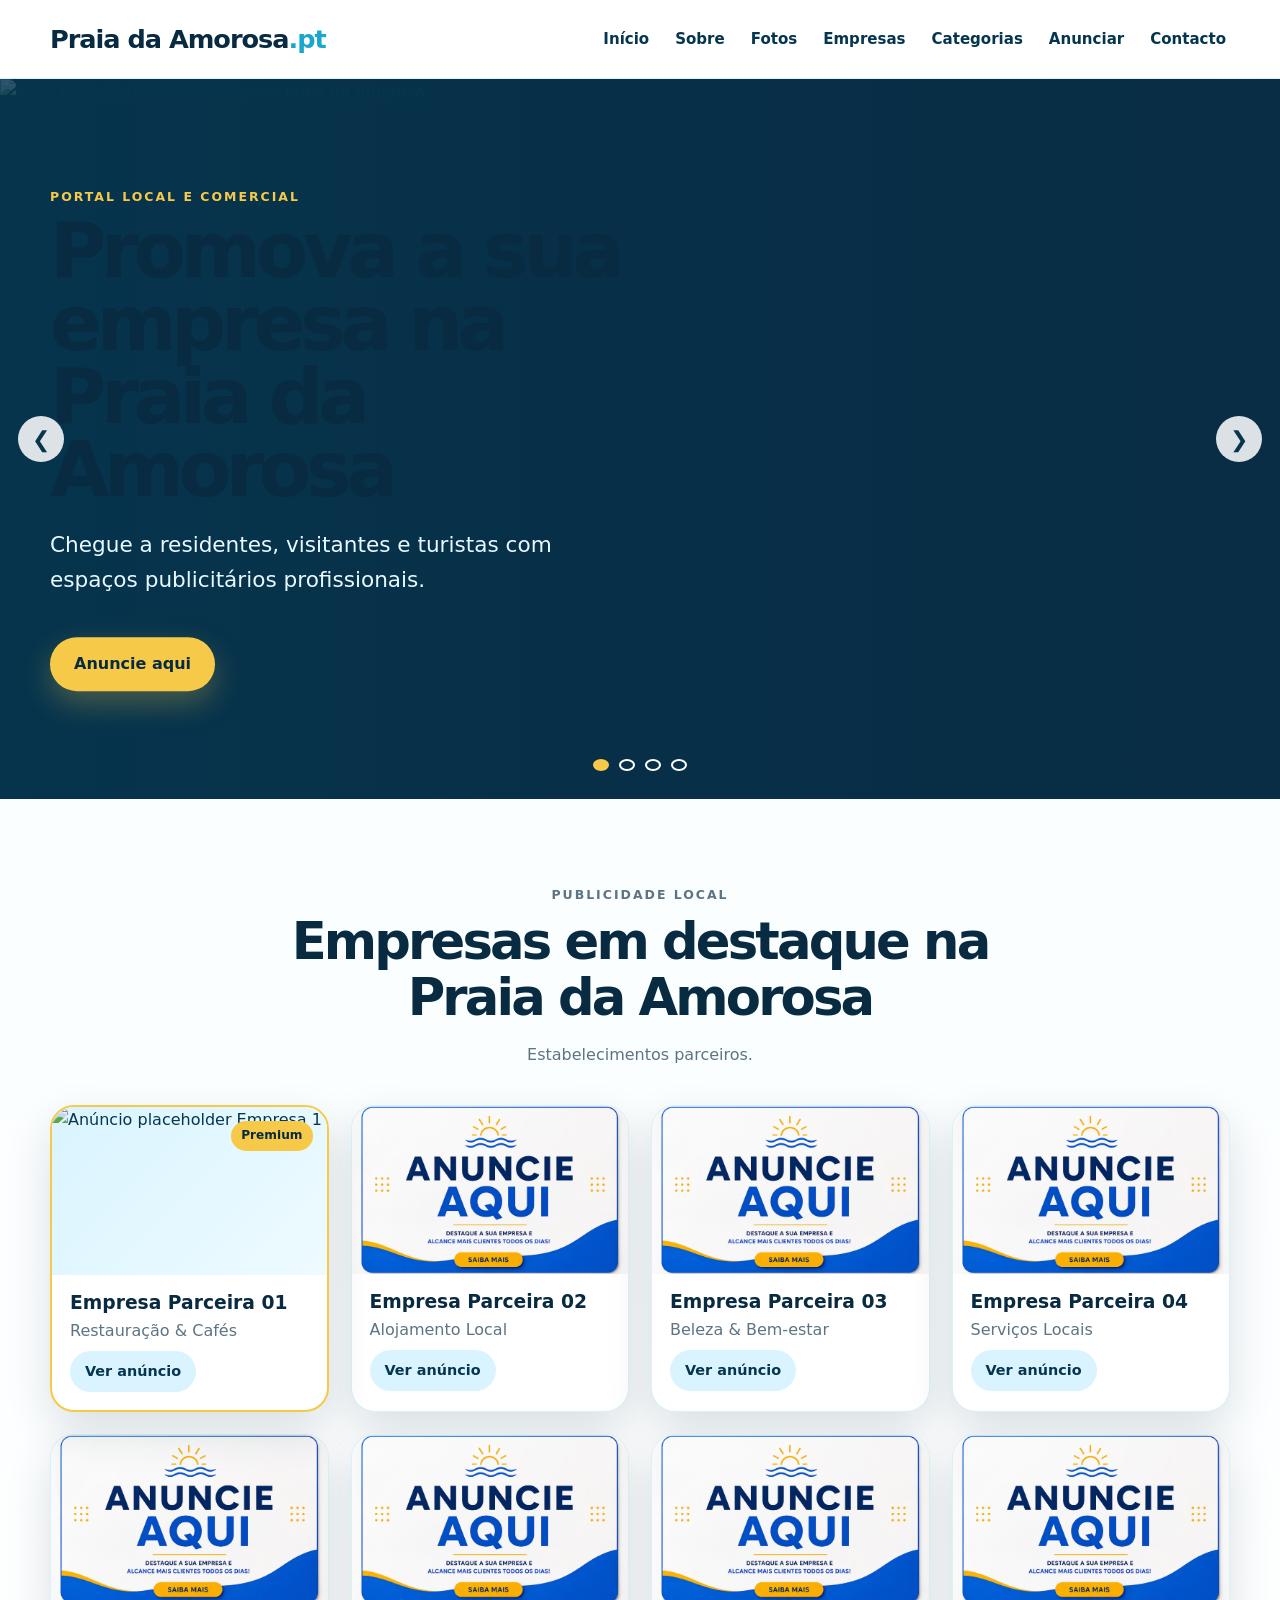
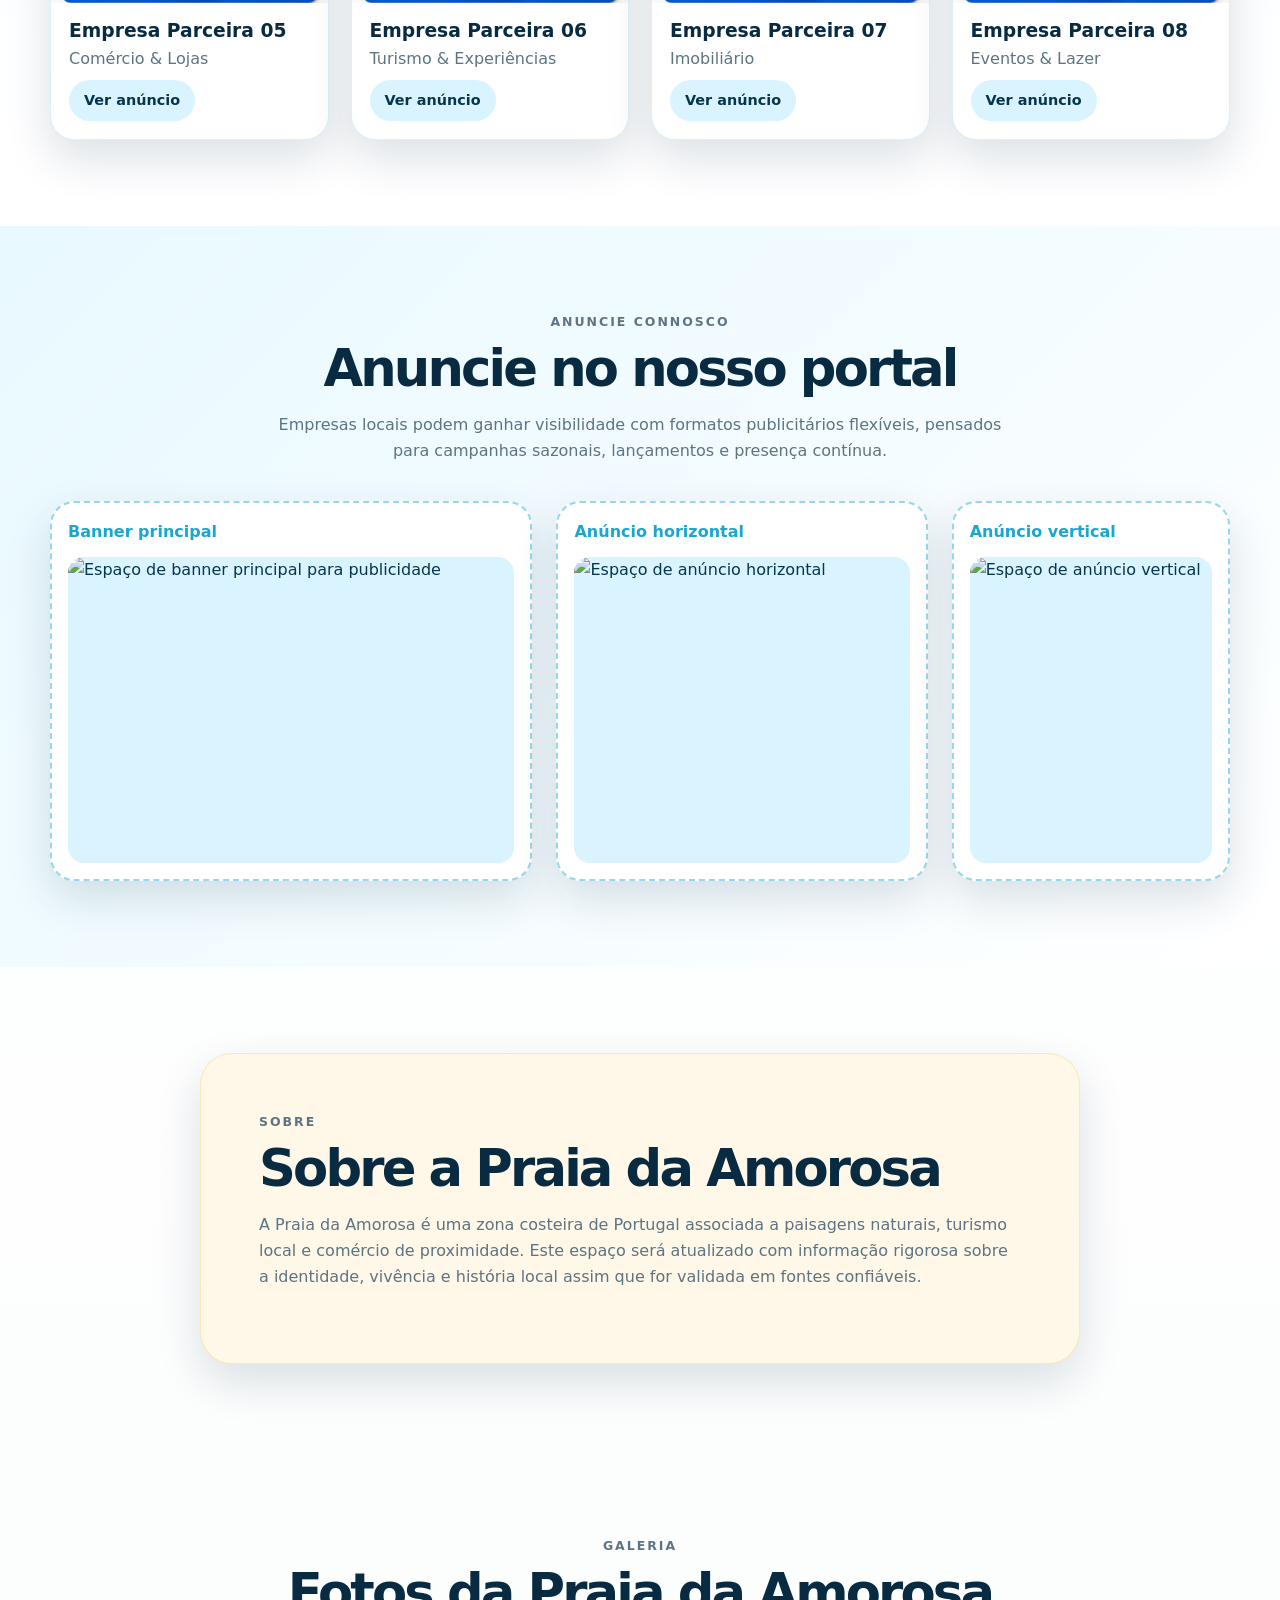
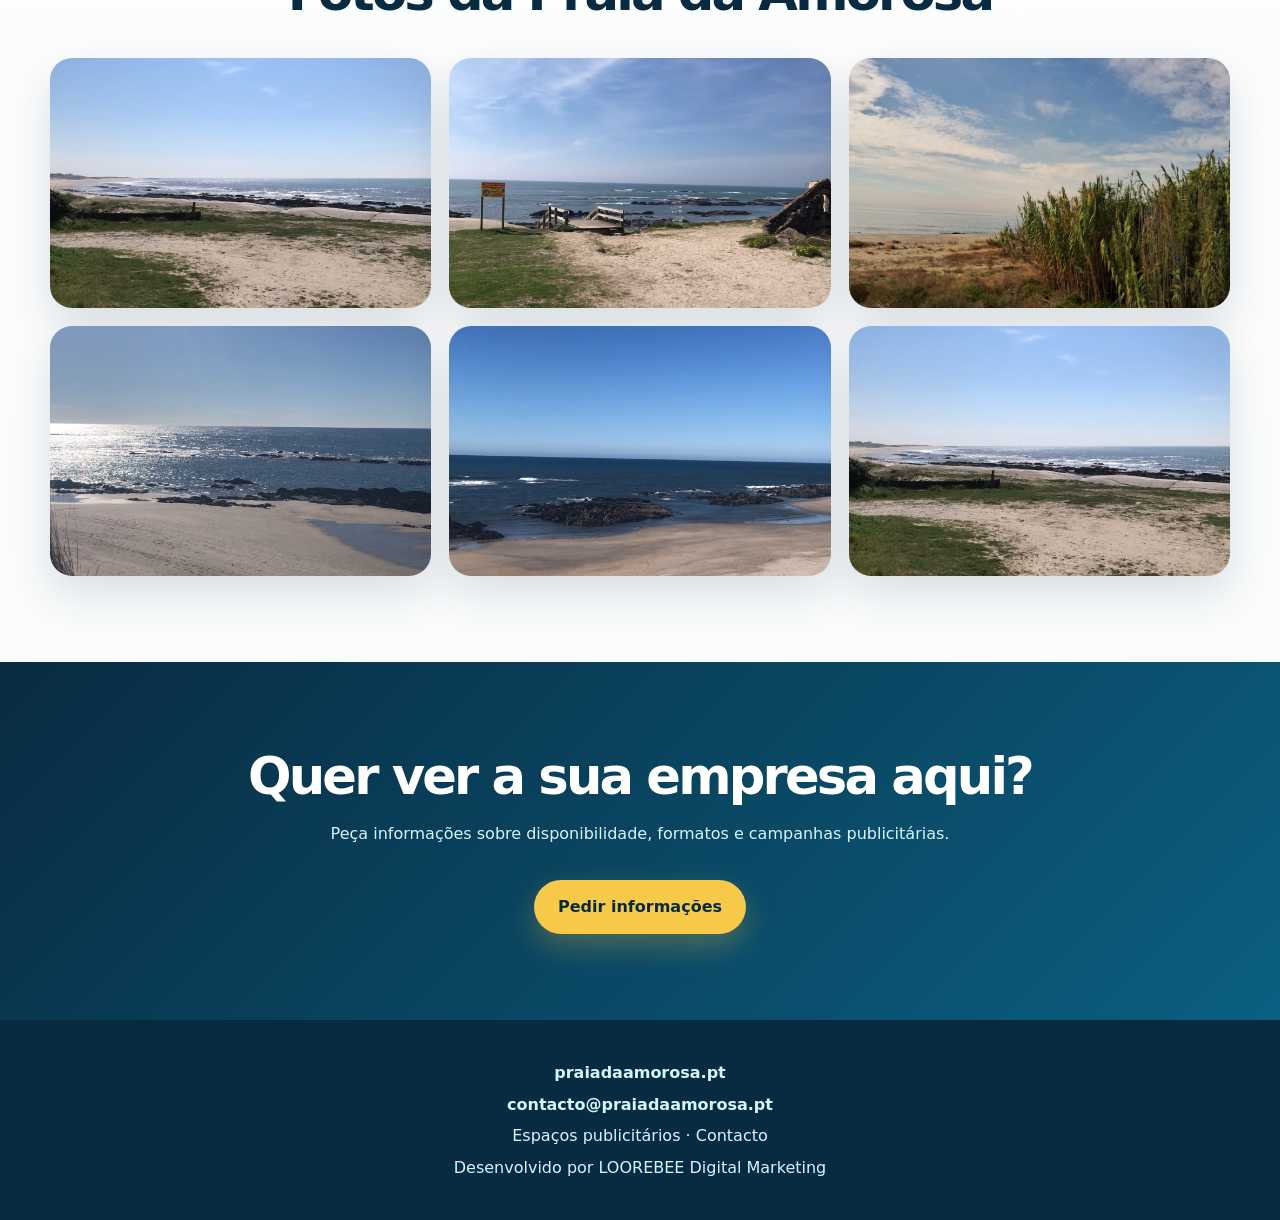
==== index.html @ 4927d870 "Update index.html" ====
<!DOCTYPE html>
<html lang="pt-PT">
<head>
  <meta charset="UTF-8">
  <meta name="viewport" content="width=device-width, initial-scale=1.0">
  <title>Praia da Amorosa | Portal Local e Publicidade</title>
  <meta name="description" content="Portal local da Praia da Amorosa para descobrir empresas, serviços, turismo, fotos e espaços publicitários para negócios da região.">
  <meta property="og:title" content="Praia da Amorosa | Portal Local e Publicidade">
  <meta property="og:description" content="Anuncie a sua empresa no portal local da Praia da Amorosa e ganhe visibilidade junto de residentes e visitantes.">
  <meta property="og:type" content="website">
  <meta property="og:url" content="https://praiadaamorosa.pt/">
  <meta property="og:image" content="https://praiadaamorosa.pt/assets/banner-1.jpg">
  <link rel="stylesheet" href="style.css">
</head>
<body>
  <header class="site-header" id="topo">
    <nav class="navbar" aria-label="Navegação principal">
      <a class="logo" href="index.html" aria-label="Praia da Amorosa - página inicial">Praia da Amorosa</a>
      <button class="menu-toggle" type="button" aria-label="Abrir menu" aria-expanded="false">
        <span></span><span></span><span></span>
      </button>
      <ul class="nav-menu">
        <li><a href="#topo">Início</a></li>
        <li><a href="#sobre">Sobre</a></li>
        <li><a href="#fotos">Fotos</a></li>
        <li><a href="#empresas">Empresas</a></li>
        <li><a href="categorias.html">Categorias</a></li>
        <li><a href="#anunciar">Anunciar</a></li>
        <li><a href="#contacto">Contacto</a></li>
      </ul>
    </nav>
  </header>

  <main>
    <section class="hero-slider" aria-label="Destaques publicitários principais">
      <div class="slide active">
        <img src="assets/baners/04.jpg" alt="Vista panorâmica placeholder da Praia da Amorosa">
        <div class="slide-content">
          <p class="eyebrow">Portal local e comercial</p>
          <h1>Promova a sua empresa na Praia da Amorosa</h1>
          <p>Chegue a residentes, visitantes e turistas com espaços publicitários profissionais.</p>
          <a class="btn btn-primary" href="#anunciar">Anuncie aqui</a>
        </div>
      </div>
      <div class="slide">
        <img src="assets/banner-2.jpg" alt="Comércio local placeholder na Praia da Amorosa">
        <div class="slide-content">
          <p class="eyebrow">Visibilidade para negócios locais</p>
          <h2>Espaços preparados para marcas da região</h2>
          <p>Banners, cards e anúncios de destaque para restaurantes, lojas e serviços.</p>
          <a class="btn btn-primary" href="#anunciar">Anuncie aqui</a>
        </div>
      </div>
      <div class="slide">
        <img src="assets/banner-3.jpg" alt="Turismo costeiro placeholder em Portugal">
        <div class="slide-content">
          <p class="eyebrow">Turismo, praia e comércio</p>
          <h2>Um portal pensado para descobrir a Amorosa</h2>
          <p>Conteúdo local, fotografia e publicidade organizada por categorias.</p>
          <a class="btn btn-primary" href="#anunciar">Anuncie aqui</a>
        </div>
      </div>
      <div class="slide">
        <img src="assets/banner-4.jpg" alt="Anúncio publicitário placeholder para empresas locais">
        <div class="slide-content">
          <p class="eyebrow">Destaque premium</p>
          <h2>Reserve o seu espaço publicitário</h2>
          <p>Crie presença digital num ponto de encontro para a comunidade local.</p>
          <a class="btn btn-primary" href="#anunciar">Anuncie aqui</a>
        </div>
      </div>
      <button class="slider-btn prev" type="button" aria-label="Slide anterior">&#10094;</button>
      <button class="slider-btn next" type="button" aria-label="Slide seguinte">&#10095;</button>
      <div class="slider-dots" aria-label="Navegação do slider"></div>
    </section>

    <section class="section" id="empresas">
      <div class="section-heading">
        <p class="eyebrow">Publicidade local</p>
        <h2>Empresas em destaque na Praia da Amorosa</h2>
        <p>Estabelecimentos parceiros.</p>
      </div>
      <div class="ad-grid featured-grid">
        <article class="ad-card premium-ad"><img src="assets/anuncio-1.jpg" alt="Anúncio placeholder Empresa 1"><div><h3>Empresa Parceira 01</h3><p>Restauração & Cafés</p><a href="#contacto" class="btn btn-small">Ver anúncio</a></div></article>
        <article class="ad-card"><img src="assets/baners/05.jpeg" alt="Anúncio placeholder Empresa 2"><div><h3>Empresa Parceira 02</h3><p>Alojamento Local</p><a href="#contacto" class="btn btn-small">Ver anúncio</a></div></article>
        <article class="ad-card"><img src="assets/baners/05.jpeg" alt="Anúncio placeholder Empresa 3"><div><h3>Empresa Parceira 03</h3><p>Beleza & Bem-estar</p><a href="#contacto" class="btn btn-small">Ver anúncio</a></div></article>
        <article class="ad-card"><img src="assets/baners/05.jpeg" alt="Anúncio placeholder Empresa 4"><div><h3>Empresa Parceira 04</h3><p>Serviços Locais</p><a href="#contacto" class="btn btn-small">Ver anúncio</a></div></article>
        <article class="ad-card"><img src="assets/baners/05.jpeg" alt="Anúncio placeholder Empresa 5"><div><h3>Empresa Parceira 05</h3><p>Comércio & Lojas</p><a href="#contacto" class="btn btn-small">Ver anúncio</a></div></article>
        <article class="ad-card"><img src="assets/baners/05.jpeg" alt="Anúncio placeholder Empresa 6"><div><h3>Empresa Parceira 06</h3><p>Turismo & Experiências</p><a href="#contacto" class="btn btn-small">Ver anúncio</a></div></article>
        <article class="ad-card"><img src="assets/baners/05.jpeg" alt="Anúncio placeholder Empresa 7"><div><h3>Empresa Parceira 07</h3><p>Imobiliário</p><a href="#contacto" class="btn btn-small">Ver anúncio</a></div></article>
        <article class="ad-card"><img src="assets/baners/05.jpeg" alt="Anúncio placeholder Empresa 8"><div><h3>Empresa Parceira 08</h3><p>Eventos & Lazer</p><a href="#contacto" class="btn btn-small">Ver anúncio</a></div></article>
      </div>
    </section>

    <section class="section section-blue" id="anunciar">
      <div class="section-heading">
        <p class="eyebrow">Anuncie connosco</p>
        <h2>Anuncie no nosso portal</h2>
        <p>Empresas locais podem ganhar visibilidade com formatos publicitários flexíveis, pensados para campanhas sazonais, lançamentos e presença contínua.</p>
      </div>
      <div class="ad-formats">
        <article class="ad-banner-large"><span>Banner principal</span><img src="assets/banner-publicidade.jpg" alt="Espaço de banner principal para publicidade"></article>
        <article class="ad-horizontal"><span>Anúncio horizontal</span><img src="assets/anuncio-horizontal.jpg" alt="Espaço de anúncio horizontal"></article>
        <article class="ad-vertical"><span>Anúncio vertical</span><img src="assets/anuncio-vertical.jpg" alt="Espaço de anúncio vertical"></article>
      </div>
    </section>

    <section class="section about-section" id="sobre">
      <div class="about-card">
        <p class="eyebrow">Sobre</p>
        <h2>Sobre a Praia da Amorosa</h2>
        <!-- TODO: Substituir este texto por história real pesquisada em fonte confiável. -->
        <!-- Substituir por texto real pesquisado em fonte confiável -->
        <p>A Praia da Amorosa é uma zona costeira de Portugal associada a paisagens naturais, turismo local e comércio de proximidade. Este espaço será atualizado com informação rigorosa sobre a identidade, vivência e história local assim que for validada em fontes confiáveis.</p>
      </div>
    </section>

    <section class="section" id="fotos">
      <div class="section-heading">
        <p class="eyebrow">Galeria</p>
        <h2>Fotos da Praia da Amorosa</h2>
      </div>
      <div class="photo-grid">
        <img src="assets/images/01.jpg" alt="Fotografia placeholder 1 da Praia da Amorosa">
        <img src="assets/images/02.jpg" alt="Fotografia placeholder 2 da Praia da Amorosa">
        <img src="assets/images/03.jpeg" alt="Fotografia placeholder 3 da Praia da Amorosa">
        <img src="assets/images/04.jpg" alt="Fotografia placeholder 4 da Praia da Amorosa">
        <img src="assets/images/05.jpg" alt="Fotografia placeholder 5 da Praia da Amorosa">
        <img src="assets/images/01.jpg" alt="Fotografia placeholder 6 da Praia da Amorosa">
      </div>
    </section>

    <section class="cta-section" id="contacto">
      <h2>Quer ver a sua empresa aqui?</h2>
      <p>Peça informações sobre disponibilidade, formatos e campanhas publicitárias.</p>
      <a href="mailto:geral@praiadaamorosa.pt" class="btn btn-primary">Pedir informações</a>
    </section>
  </main>

  <footer class="site-footer">
    <p><strong>praiadaamorosa.pt</strong></p>
    <p><strong>contacto@praiadaamorosa.pt</strong></p>
    <p>Espaços publicitários · Contacto</p>
    <p>Desenvolvido por LOOREBEE Digital Marketing</p>
  </footer>

  <script src="script.js"></script>
</body>
</html>
---- style.css ----
:root {
  --white: #ffffff;
  --sand: #fff8e8;
  --sky: #d9f4ff;
  --sea: #19a7ce;
  --deep: #06364f;
  --navy: #082b42;
  --gold: #f7c948;
  --muted: #5d7482;
  --shadow: 0 18px 45px rgba(8, 43, 66, 0.14);
  --radius: 24px;
}

* { box-sizing: border-box; }
html { scroll-behavior: smooth; }
body {
  margin: 0;
  font-family: Inter, ui-sans-serif, system-ui, -apple-system, BlinkMacSystemFont, "Segoe UI", sans-serif;
  color: var(--deep);
  background: linear-gradient(180deg, #f7fdff 0%, var(--white) 45%, #f9fbfc 100%);
  line-height: 1.6;
}
img { max-width: 100%; display: block; object-fit: cover; }
a { color: inherit; text-decoration: none; }

.site-header {
  position: sticky;
  top: 0;
  z-index: 50;
  background: rgba(255, 255, 255, 0.9);
  backdrop-filter: blur(16px);
  border-bottom: 1px solid rgba(25, 167, 206, 0.14);
}
.navbar {
  width: min(1180px, calc(100% - 32px));
  margin: 0 auto;
  min-height: 78px;
  display: flex;
  align-items: center;
  justify-content: space-between;
  gap: 24px;
}
.logo {
  font-weight: 900;
  font-size: clamp(1.25rem, 2vw, 1.65rem);
  letter-spacing: -0.04em;
  color: var(--navy);
}
.logo::after { content: ".pt"; color: var(--sea); }
.nav-menu { display: flex; align-items: center; gap: 18px; margin: 0; padding: 0; list-style: none; font-weight: 700; font-size: 0.94rem; }
.nav-menu a { padding: 10px 4px; color: var(--deep); }
.nav-menu a:hover { color: var(--sea); }
.menu-toggle { display: none; border: 0; background: var(--sky); border-radius: 14px; padding: 10px; cursor: pointer; }
.menu-toggle span { display: block; width: 24px; height: 3px; margin: 4px; background: var(--deep); border-radius: 4px; }

.hero-slider { position: relative; height: min(720px, calc(100vh - 78px)); min-height: 560px; overflow: hidden; background: var(--navy); }
.slide { position: absolute; inset: 0; opacity: 0; transition: opacity 650ms ease; }
.slide.active { opacity: 1; z-index: 1; }
.slide img { width: 100%; height: 100%; filter: saturate(1.04); }
.slide::after { content: ""; position: absolute; inset: 0; background: linear-gradient(90deg, rgba(6, 54, 79, 0.84), rgba(6, 54, 79, 0.42), rgba(6, 54, 79, 0.14)); }
.slide-content { position: absolute; z-index: 2; top: 50%; left: max(24px, calc((100vw - 1180px) / 2)); transform: translateY(-50%); width: min(660px, calc(100% - 48px)); color: var(--white); }
.slide-content h1, .slide-content h2 { font-size: clamp(2.5rem, 6vw, 5.5rem); line-height: 0.95; letter-spacing: -0.07em; margin: 8px 0 20px; }
.slide-content p:not(.eyebrow) { font-size: clamp(1.05rem, 2vw, 1.35rem); color: #e8f8ff; max-width: 560px; }
.eyebrow { margin: 0 0 8px; color: var(--gold); text-transform: uppercase; letter-spacing: 0.16em; font-size: 0.78rem; font-weight: 900; }
.btn { display: inline-flex; align-items: center; justify-content: center; border-radius: 999px; font-weight: 900; transition: transform 180ms ease, box-shadow 180ms ease; }
.btn:hover { transform: translateY(-2px); }
.btn-primary { margin-top: 18px; padding: 14px 24px; background: var(--gold); color: var(--navy); box-shadow: 0 12px 30px rgba(247, 201, 72, 0.28); }
.btn-small { margin-top: 8px; padding: 9px 15px; background: var(--sky); color: var(--deep); font-size: 0.9rem; }
.slider-btn { position: absolute; top: 50%; z-index: 3; transform: translateY(-50%); width: 46px; height: 46px; border: 0; border-radius: 50%; background: rgba(255,255,255,0.86); color: var(--deep); font-size: 1.4rem; cursor: pointer; }
.prev { left: 18px; } .next { right: 18px; }
.slider-dots { position: absolute; z-index: 3; left: 50%; bottom: 28px; transform: translateX(-50%); display: flex; gap: 10px; }
.slider-dots button { width: 12px; height: 12px; border-radius: 50%; border: 2px solid var(--white); background: transparent; cursor: pointer; }
.slider-dots button.active { background: var(--gold); border-color: var(--gold); }

.section { width: min(1180px, calc(100% - 32px)); margin: 0 auto; padding: 86px 0; }
.section-heading { max-width: 760px; margin: 0 auto 38px; text-align: center; }
h1, h2, h3 { color: var(--navy); line-height: 1.1; }
.section-heading h2, .about-card h2, .cta-section h2, .page-hero h1 { margin: 0 0 14px; font-size: clamp(2rem, 4vw, 3.6rem); letter-spacing: -0.055em; }
.section-heading p, .about-card p, .page-hero p { color: var(--muted); }
.ad-grid { display: grid; grid-template-columns: repeat(4, 1fr); gap: 22px; }
.ad-card, .category-ad { background: var(--white); border: 1px solid rgba(25, 167, 206, 0.16); border-radius: var(--radius); overflow: hidden; box-shadow: var(--shadow); }
.ad-card img { width: 100%; height: 168px; background: linear-gradient(135deg, var(--sky), #eefbff); }
.ad-card div { padding: 18px; }
.ad-card h3 { margin: 0 0 4px; }
.ad-card p { margin: 0; color: var(--muted); }
.premium-ad { border: 2px solid var(--gold); position: relative; }
.premium-ad::before { content: "Premium"; position: absolute; top: 14px; right: 14px; z-index: 2; background: var(--gold); color: var(--navy); padding: 5px 10px; border-radius: 999px; font-weight: 900; font-size: 0.76rem; }
.section-blue { width: 100%; max-width: none; background: linear-gradient(135deg, #e8f9ff, #ffffff); padding-left: max(16px, calc((100vw - 1180px) / 2)); padding-right: max(16px, calc((100vw - 1180px) / 2)); }
.ad-formats { display: grid; grid-template-columns: 1.3fr 1fr 0.75fr; gap: 24px; align-items: stretch; }
.ad-banner-large, .ad-horizontal, .ad-vertical { border: 2px dashed rgba(25, 167, 206, 0.45); border-radius: var(--radius); background: var(--white); padding: 16px; box-shadow: var(--shadow); min-height: 260px; }
.ad-banner-large span, .ad-horizontal span, .ad-vertical span { display: inline-block; margin-bottom: 12px; font-weight: 900; color: var(--sea); }
.ad-banner-large img, .ad-horizontal img, .ad-vertical img { width: 100%; height: calc(100% - 38px); min-height: 200px; border-radius: 16px; background: var(--sky); }
.ad-vertical { min-height: 380px; }
.about-section { display: grid; place-items: center; }
.about-card { max-width: 880px; padding: clamp(28px, 5vw, 58px); background: var(--sand); border-radius: 32px; box-shadow: var(--shadow); border: 1px solid rgba(247, 201, 72, 0.35); }
.photo-grid { display: grid; grid-template-columns: repeat(3, 1fr); gap: 18px; }
.photo-grid img { width: 100%; height: 250px; border-radius: 22px; background: var(--sky); box-shadow: var(--shadow); }
.cta-section { text-align: center; padding: 86px 20px; background: linear-gradient(135deg, var(--navy), #0b5f80); color: var(--white); }
.cta-section h2 { color: var(--white); }
.cta-section p { color: #d7f5ff; }
.site-footer { padding: 34px 20px; text-align: center; color: #d7f5ff; background: var(--navy); }
.site-footer p { margin: 6px 0; }

.page-hero { padding: 138px 20px 78px; text-align: center; background: radial-gradient(circle at top, var(--sky), #ffffff 65%); }
.page-hero p { max-width: 740px; margin-left: auto; margin-right: auto; }
.categories-wrapper { padding-top: 60px; }
.category-list { display: grid; gap: 28px; }
.category-block { padding: 24px; border-radius: 30px; background: rgba(255,255,255,0.75); border: 1px solid rgba(25, 167, 206, 0.14); }
.category-block h2 { margin-top: 0; }
.category-ads { display: grid; grid-template-columns: 1.35fr 0.75fr 0.6fr; gap: 18px; }
.category-ad { padding: 14px; }
.category-ad.ad-horizontal { display: grid; grid-template-columns: 180px 1fr; gap: 16px; align-items: center; min-height: 150px; }
.category-ad.ad-horizontal img { width: 100%; height: 122px; border-radius: 16px; background: var(--sky); }
.category-ad.ad-vertical img { width: 100%; height: 190px; border-radius: 16px; background: var(--sky); }
.small-banner { display: grid; place-items: center; min-height: 150px; border-style: dashed; color: var(--sea); font-weight: 900; text-align: center; }

@media (max-width: 960px) {
  .menu-toggle { display: block; }
  .nav-menu { position: absolute; top: 78px; left: 16px; right: 16px; display: none; flex-direction: column; align-items: stretch; gap: 4px; padding: 18px; background: var(--white); border-radius: 22px; box-shadow: var(--shadow); }
  .nav-menu.open { display: flex; }
  .ad-grid, .photo-grid { grid-template-columns: repeat(2, 1fr); }
  .ad-formats, .category-ads { grid-template-columns: 1fr; }
  .category-ad.ad-horizontal { grid-template-columns: 1fr; }
}
@media (max-width: 620px) {
  .hero-slider { min-height: 620px; }
  .slider-btn { top: auto; bottom: 24px; }
  .prev { left: 20px; } .next { right: 20px; }
  .slider-dots { bottom: 86px; }
  .ad-grid, .photo-grid { grid-template-columns: 1fr; }
  .section { padding: 62px 0; }
  .photo-grid img { height: 220px; }
}
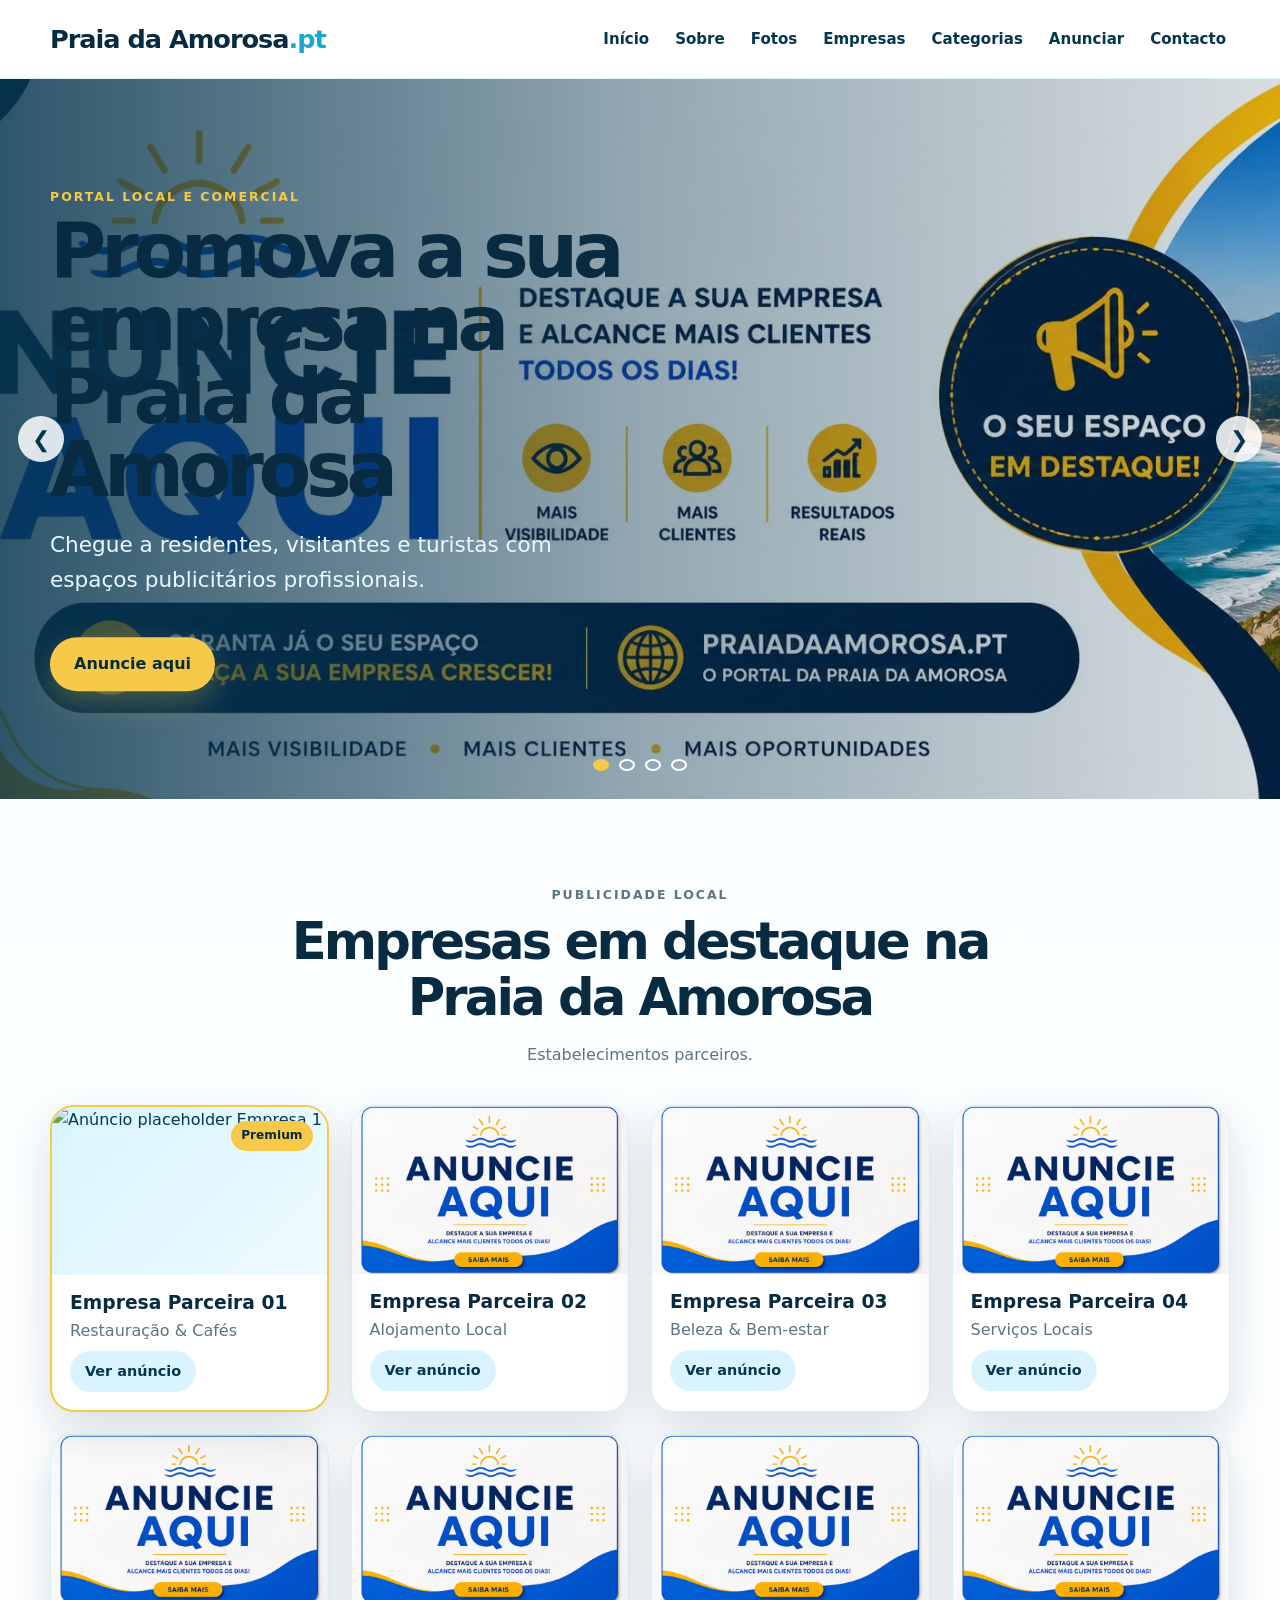
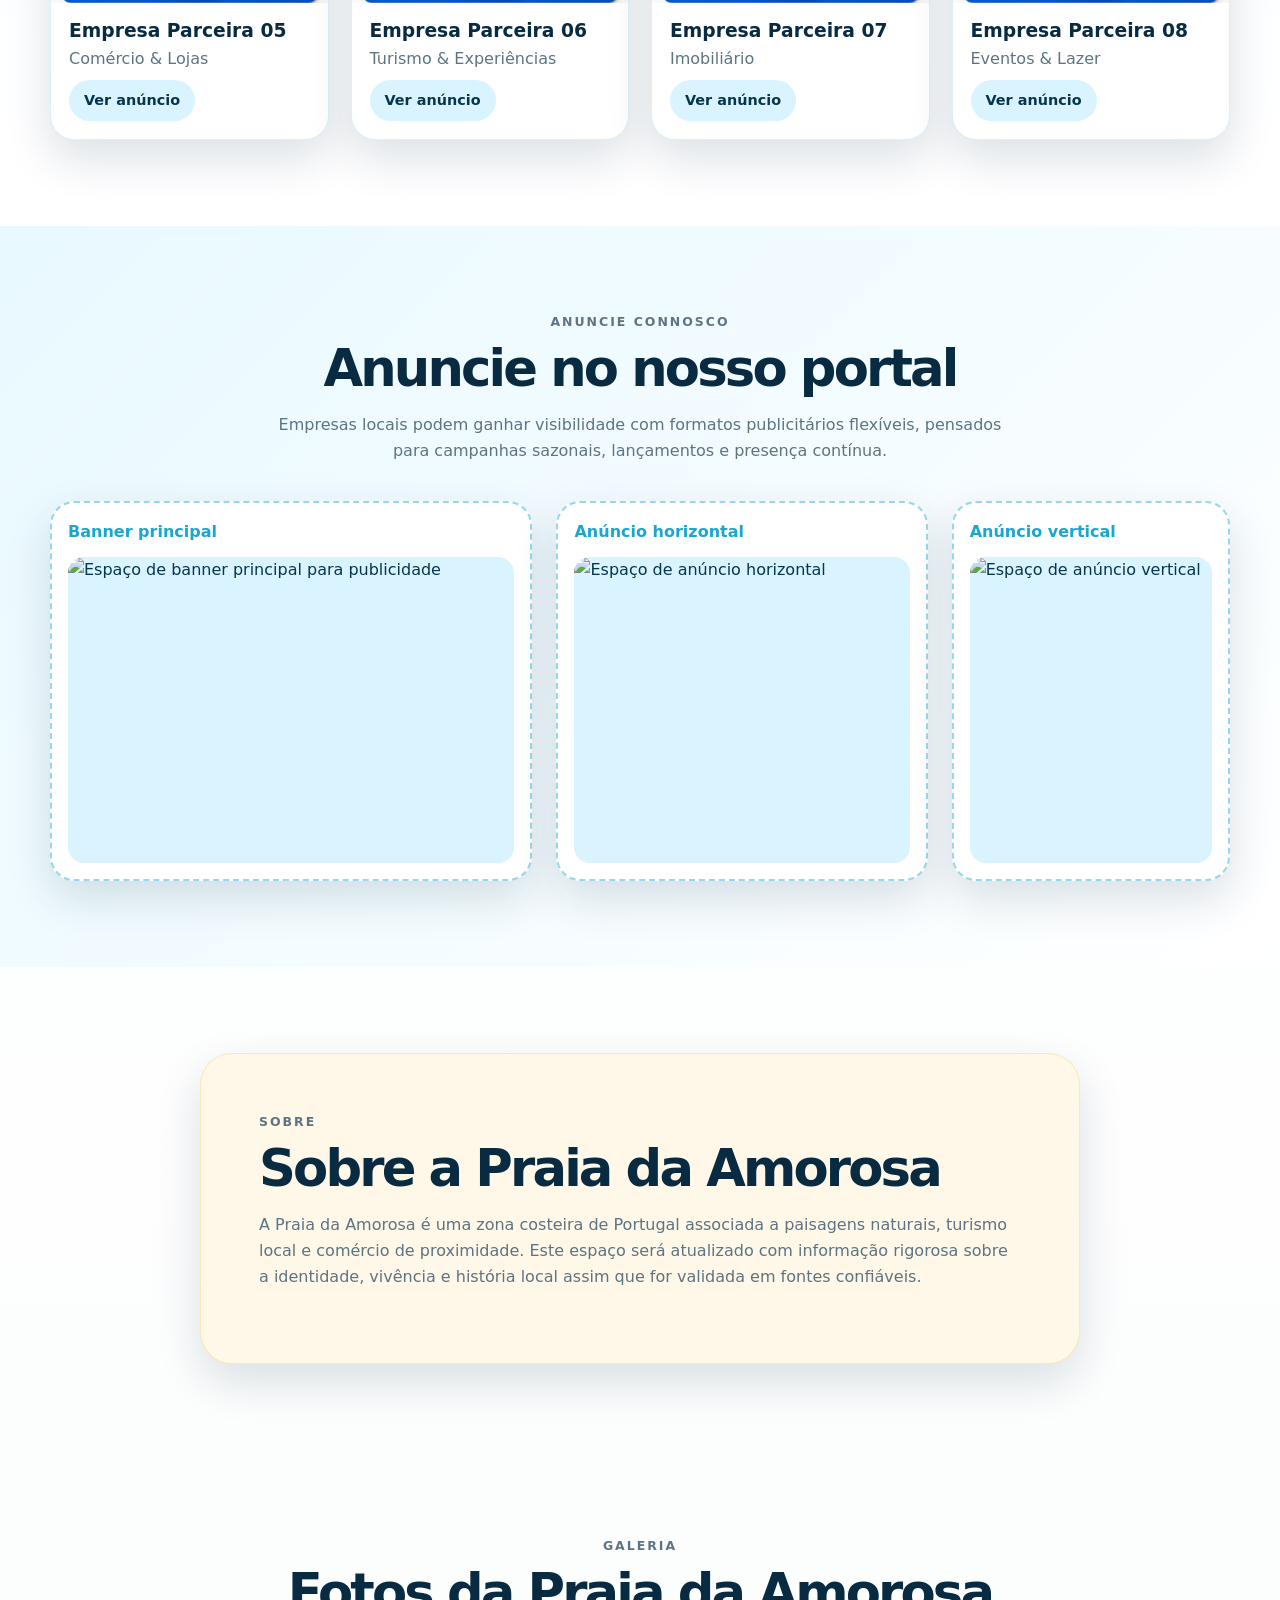
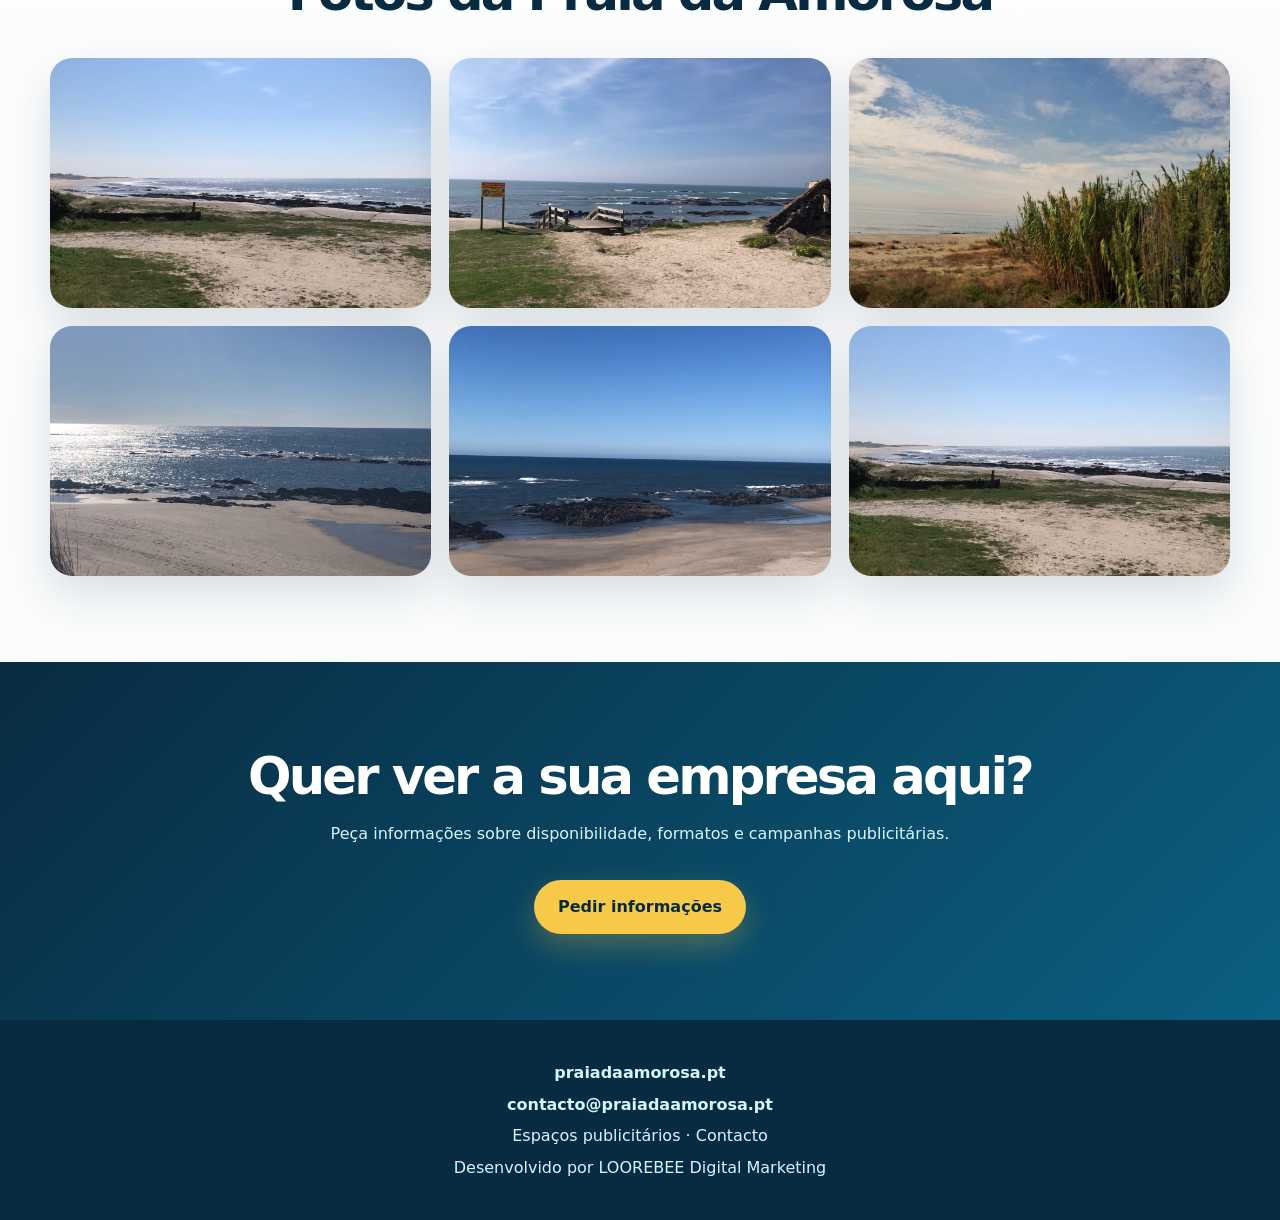
==== commit 8712b7cb: "Update index.html" ====
--- a/index.html
+++ b/index.html
@@ -34,7 +34,7 @@
   <main>
     <section class="hero-slider" aria-label="Destaques publicitários principais">
       <div class="slide active">
-        <img src="assets/baners/04.jpg" alt="Vista panorâmica placeholder da Praia da Amorosa">
+        <img src="assets/baners/04.jpeg" alt="Vista panorâmica placeholder da Praia da Amorosa">
         <div class="slide-content">
           <p class="eyebrow">Portal local e comercial</p>
           <h1>Promova a sua empresa na Praia da Amorosa</h1>
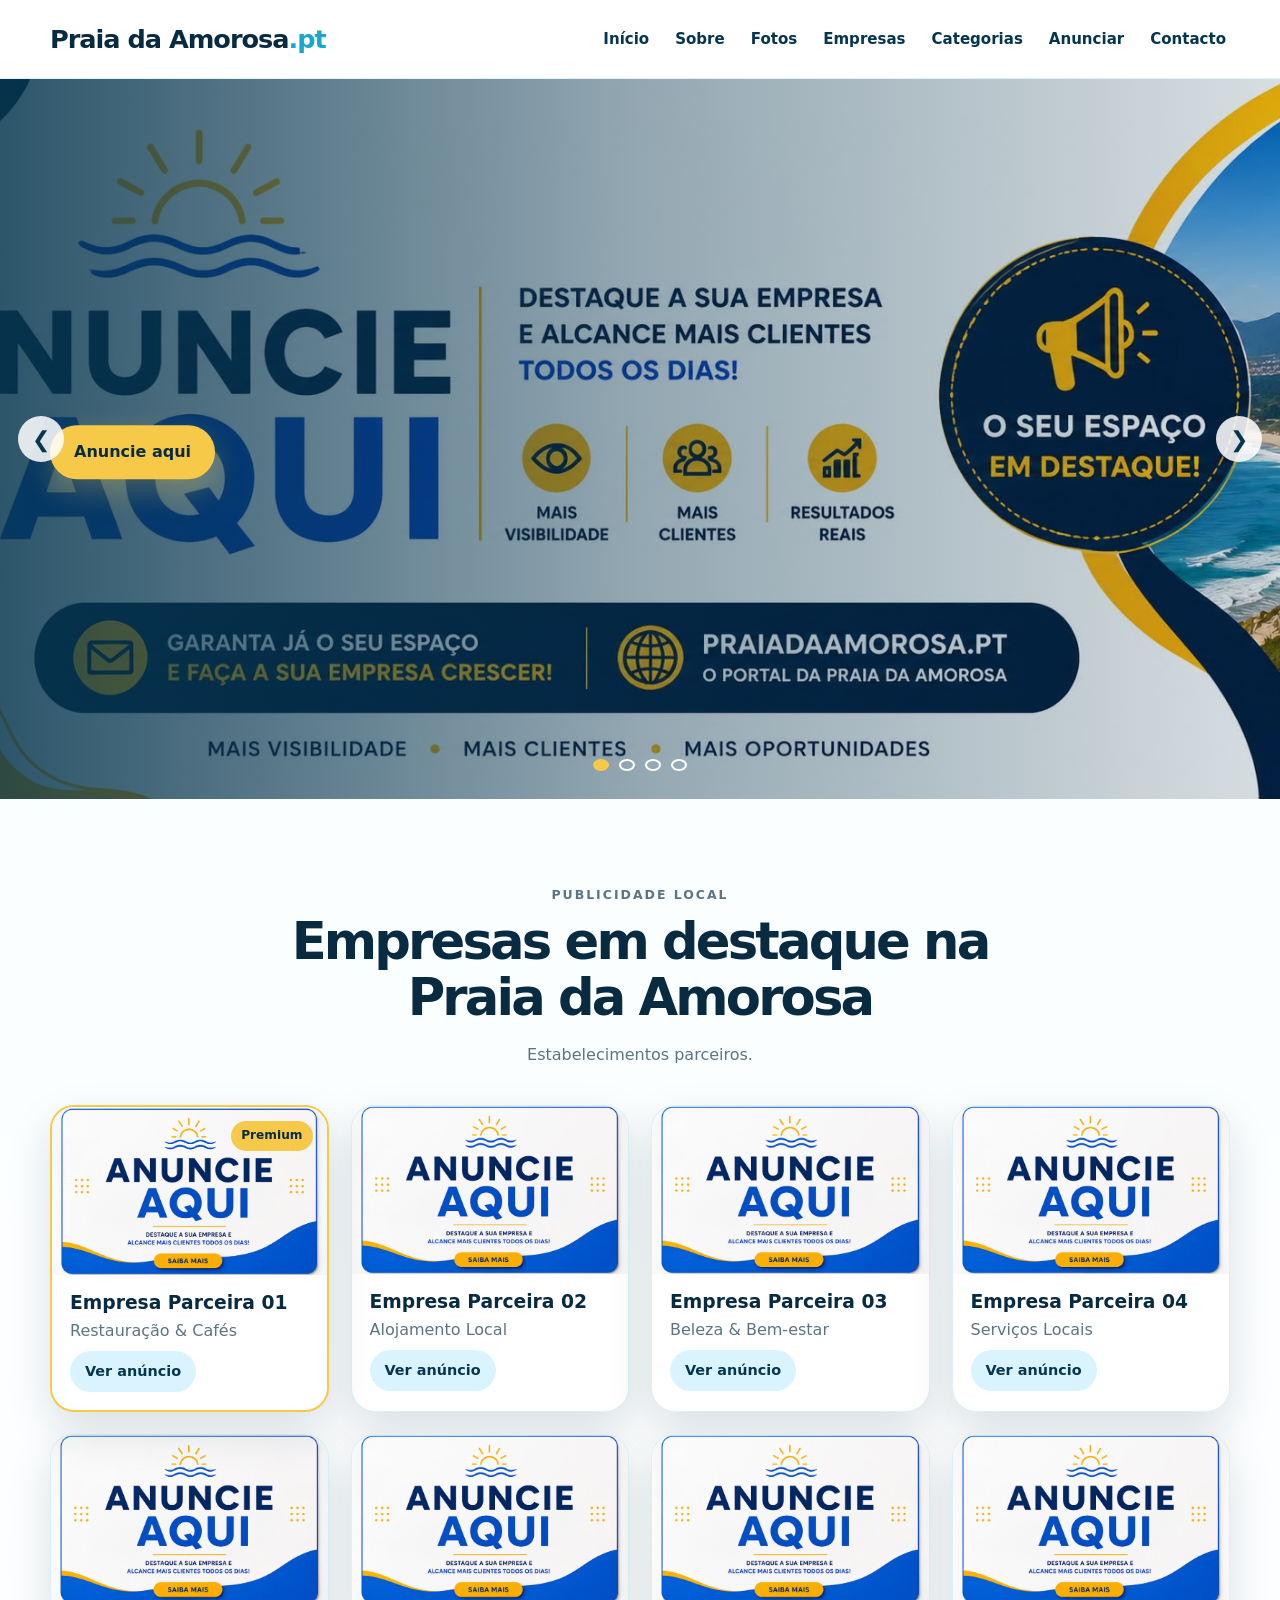
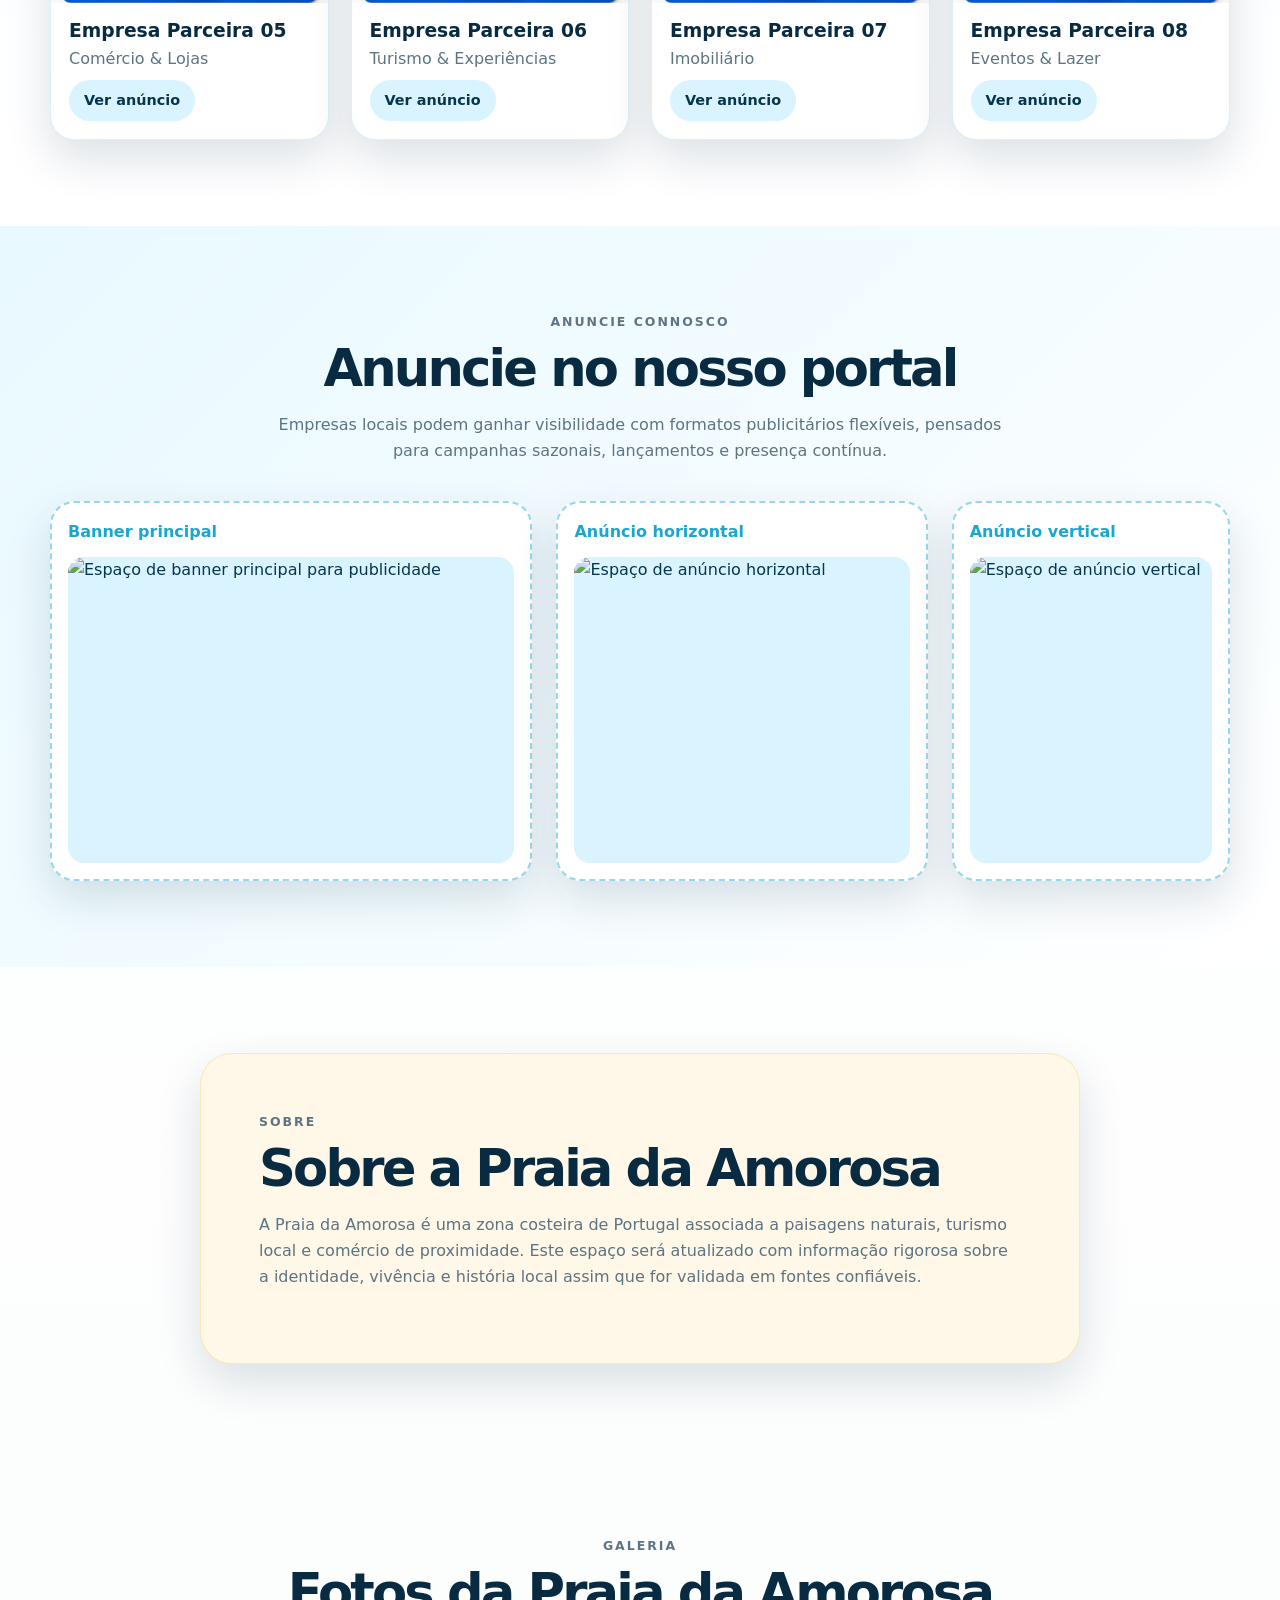
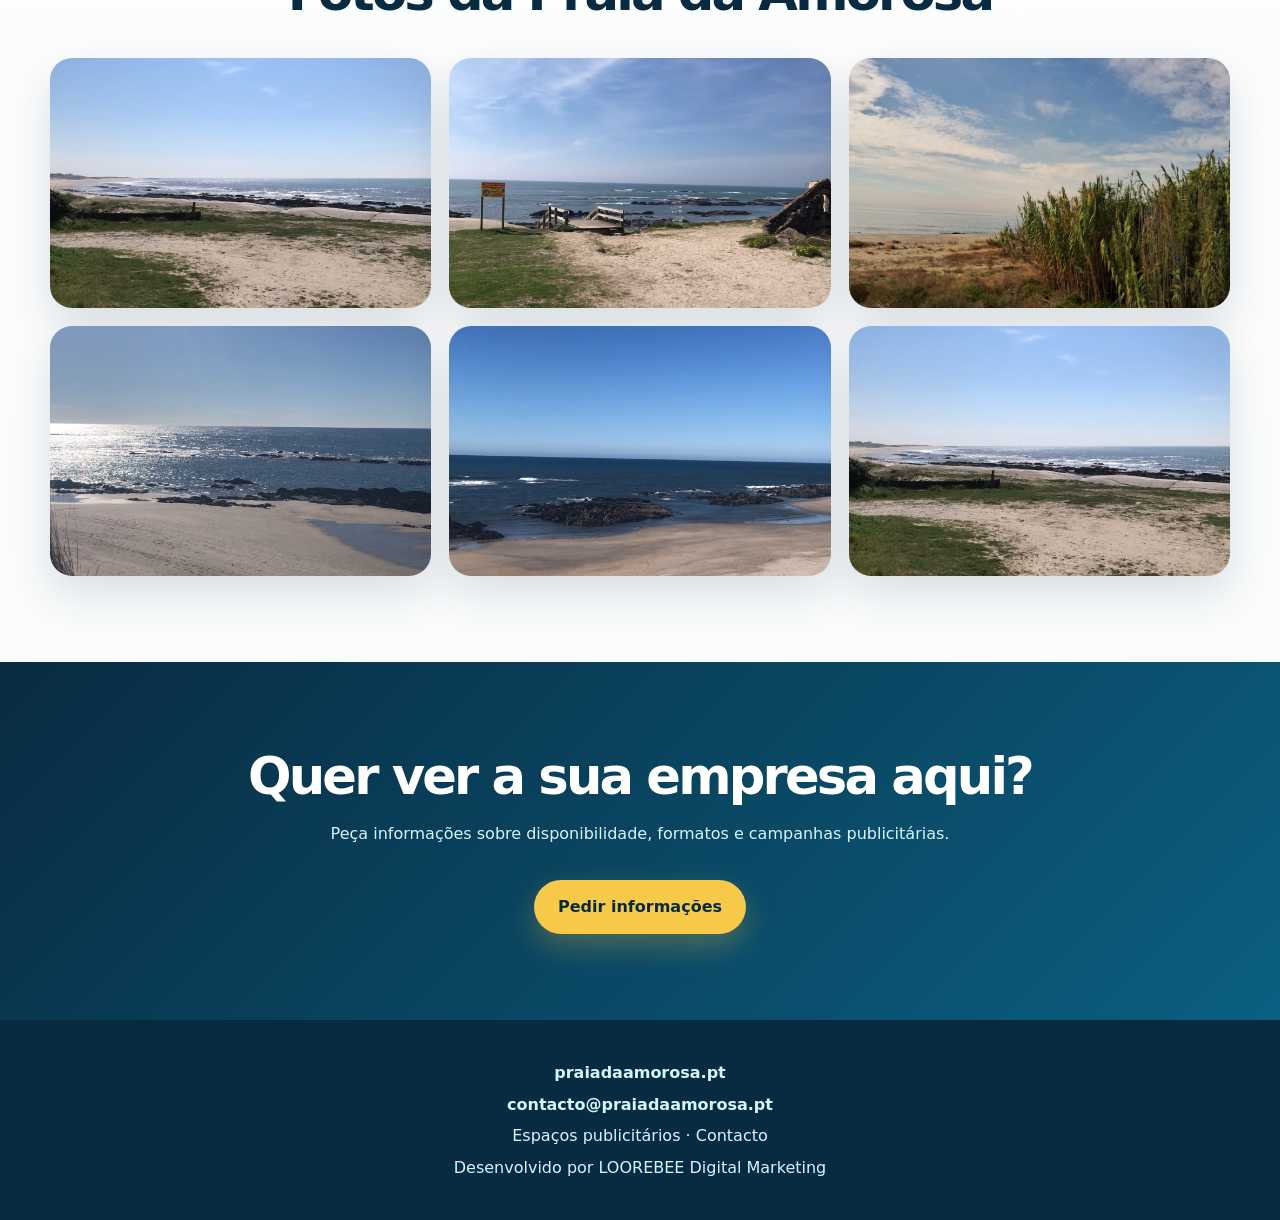
==== commit 35b9eef0: "Update index.html" ====
--- a/index.html
+++ b/index.html
@@ -36,9 +36,7 @@
       <div class="slide active">
         <img src="assets/baners/04.jpeg" alt="Vista panorâmica placeholder da Praia da Amorosa">
         <div class="slide-content">
-          <p class="eyebrow">Portal local e comercial</p>
-          <h1>Promova a sua empresa na Praia da Amorosa</h1>
-          <p>Chegue a residentes, visitantes e turistas com espaços publicitários profissionais.</p>
+          <p class="eyebrow"></p>
           <a class="btn btn-primary" href="#anunciar">Anuncie aqui</a>
         </div>
       </div>
@@ -81,7 +79,7 @@
         <p>Estabelecimentos parceiros.</p>
       </div>
       <div class="ad-grid featured-grid">
-        <article class="ad-card premium-ad"><img src="assets/anuncio-1.jpg" alt="Anúncio placeholder Empresa 1"><div><h3>Empresa Parceira 01</h3><p>Restauração & Cafés</p><a href="#contacto" class="btn btn-small">Ver anúncio</a></div></article>
+        <article class="ad-card premium-ad"><img src="assets/baners/05.jpeg" alt="Anúncio placeholder Empresa 1"><div><h3>Empresa Parceira 01</h3><p>Restauração & Cafés</p><a href="#contacto" class="btn btn-small">Ver anúncio</a></div></article>
         <article class="ad-card"><img src="assets/baners/05.jpeg" alt="Anúncio placeholder Empresa 2"><div><h3>Empresa Parceira 02</h3><p>Alojamento Local</p><a href="#contacto" class="btn btn-small">Ver anúncio</a></div></article>
         <article class="ad-card"><img src="assets/baners/05.jpeg" alt="Anúncio placeholder Empresa 3"><div><h3>Empresa Parceira 03</h3><p>Beleza & Bem-estar</p><a href="#contacto" class="btn btn-small">Ver anúncio</a></div></article>
         <article class="ad-card"><img src="assets/baners/05.jpeg" alt="Anúncio placeholder Empresa 4"><div><h3>Empresa Parceira 04</h3><p>Serviços Locais</p><a href="#contacto" class="btn btn-small">Ver anúncio</a></div></article>
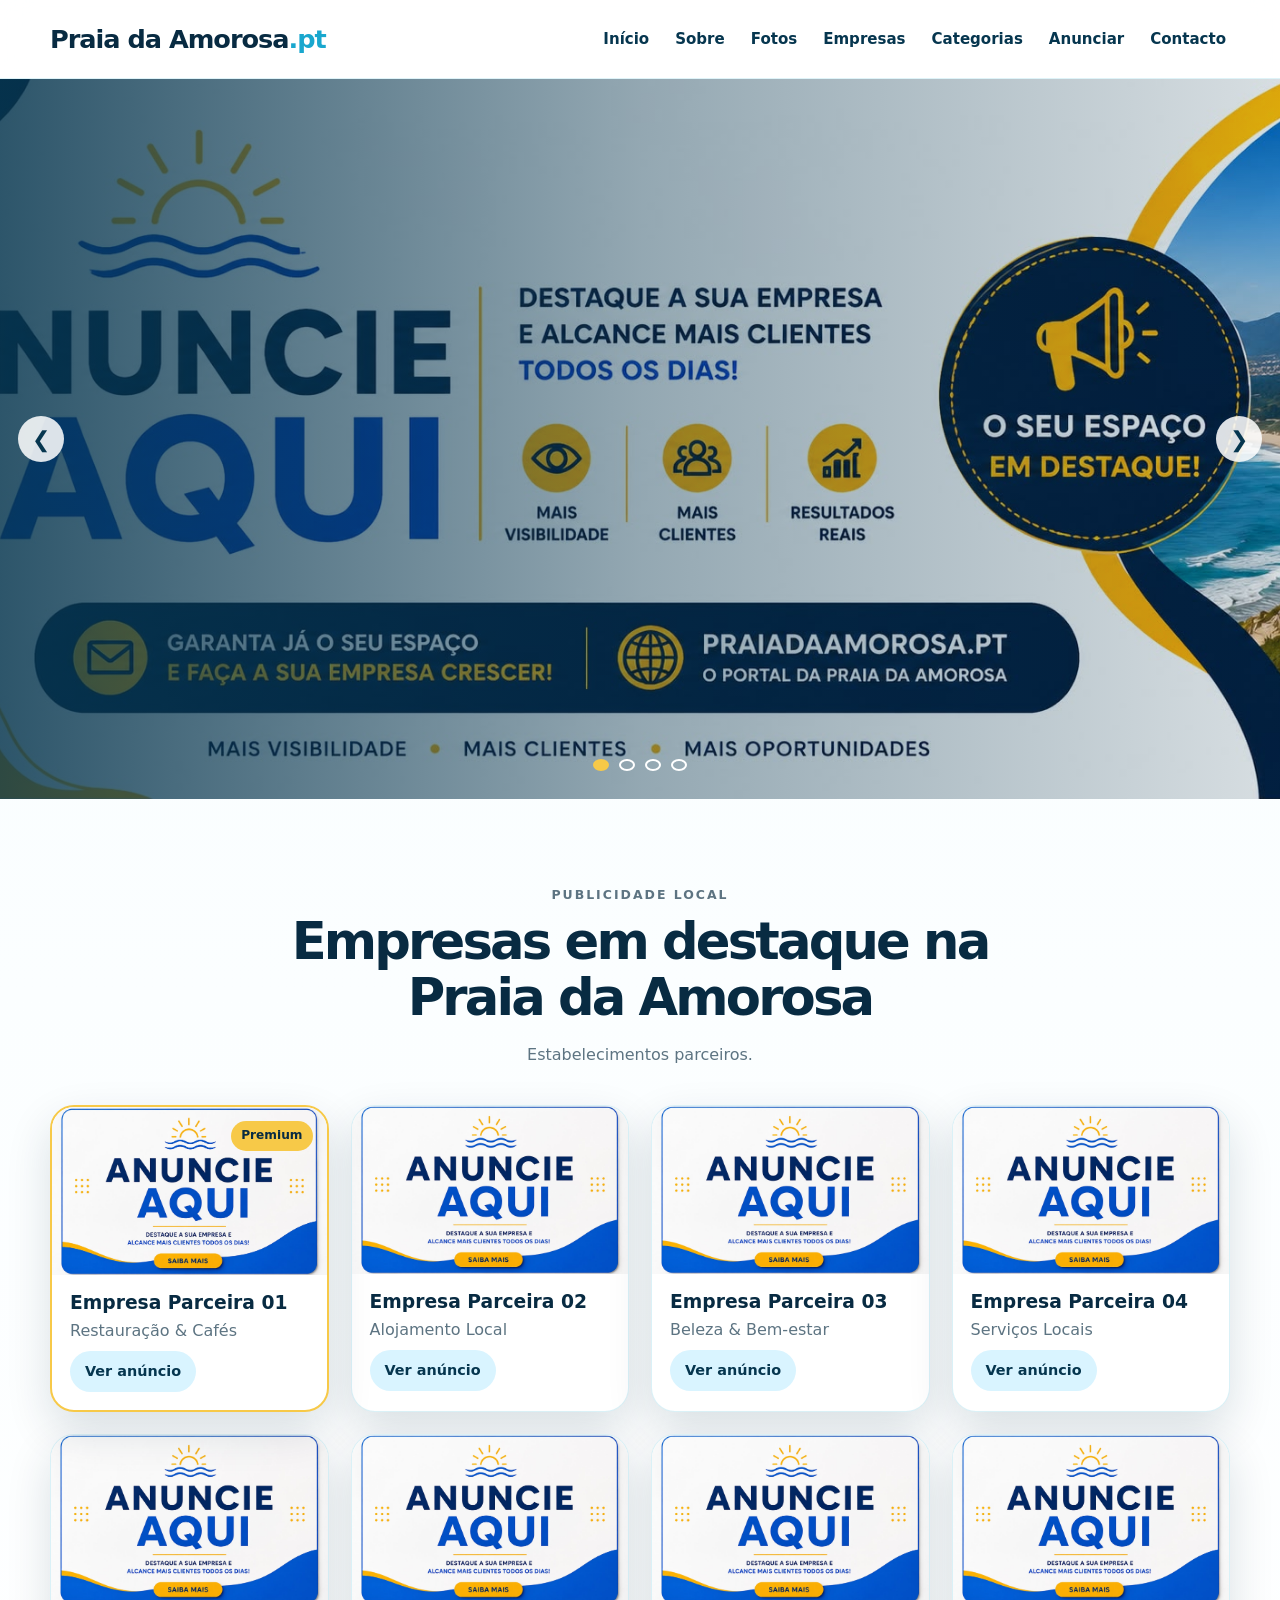
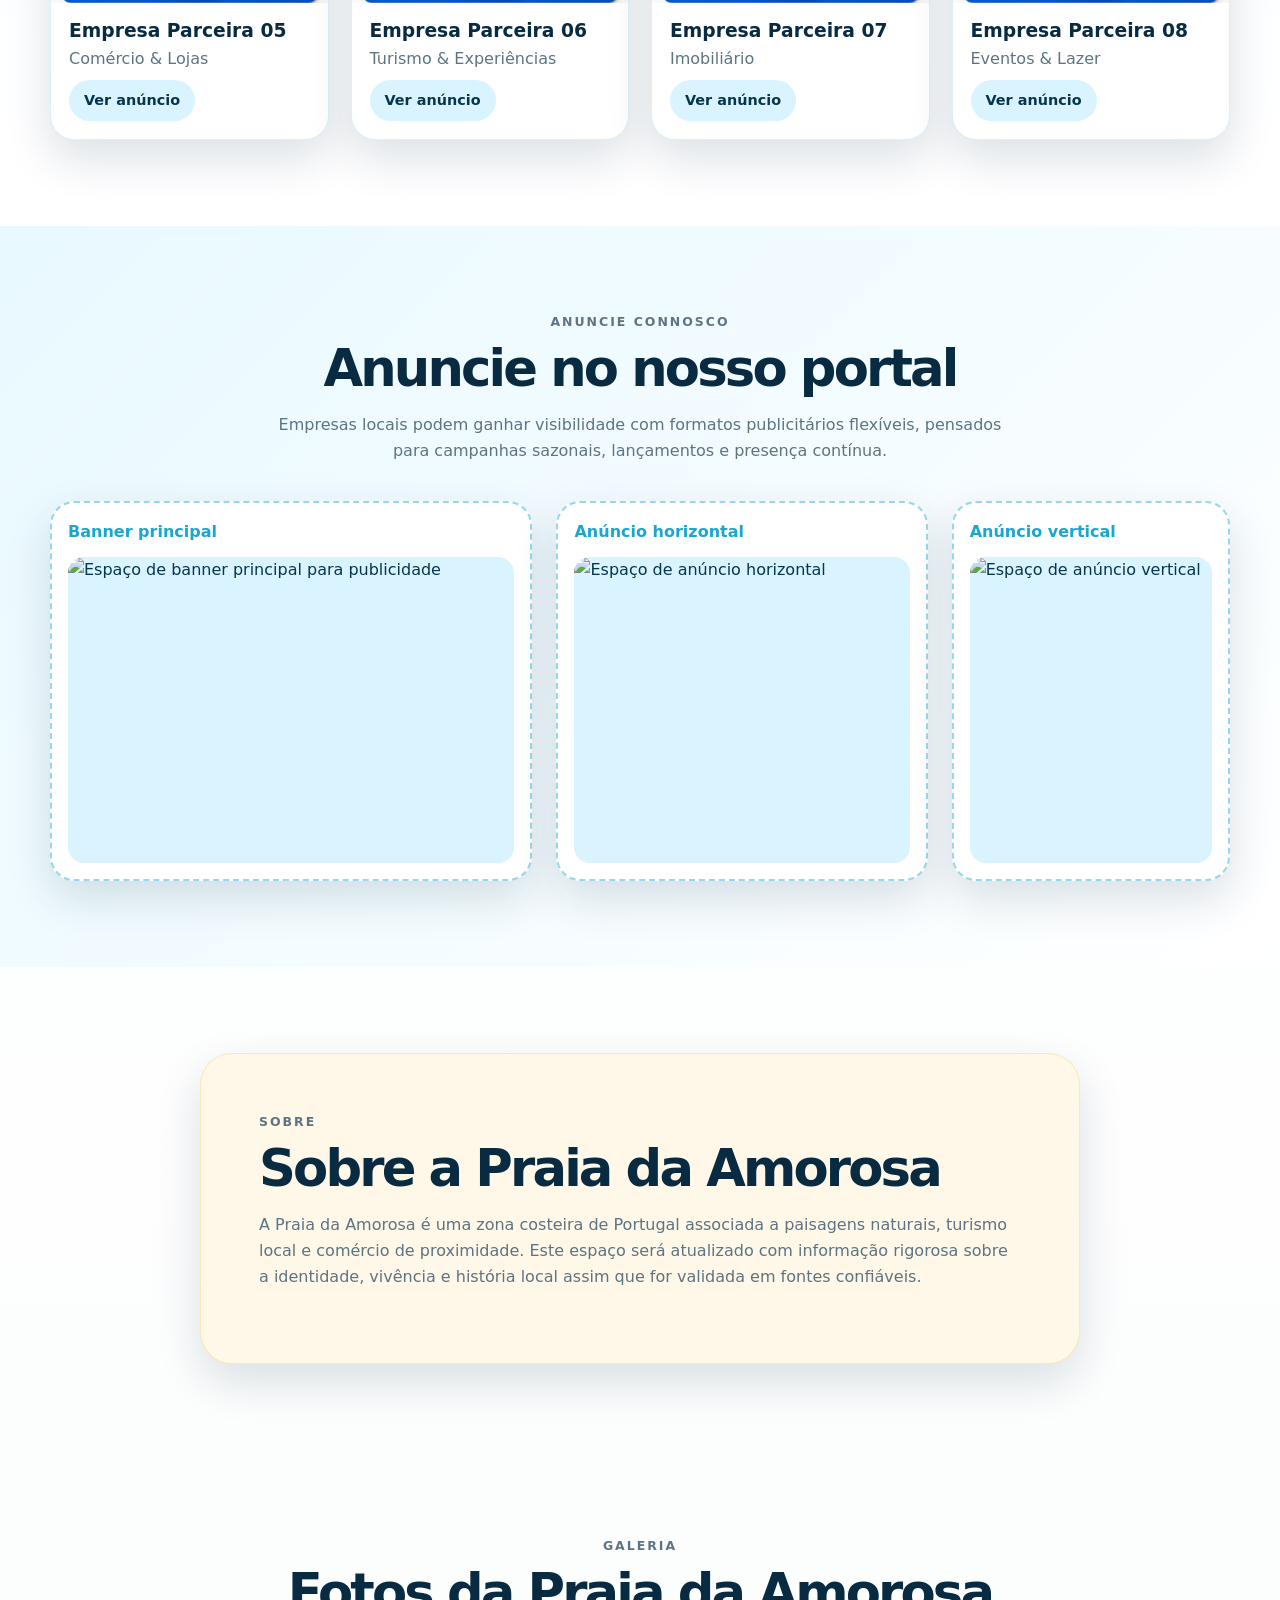
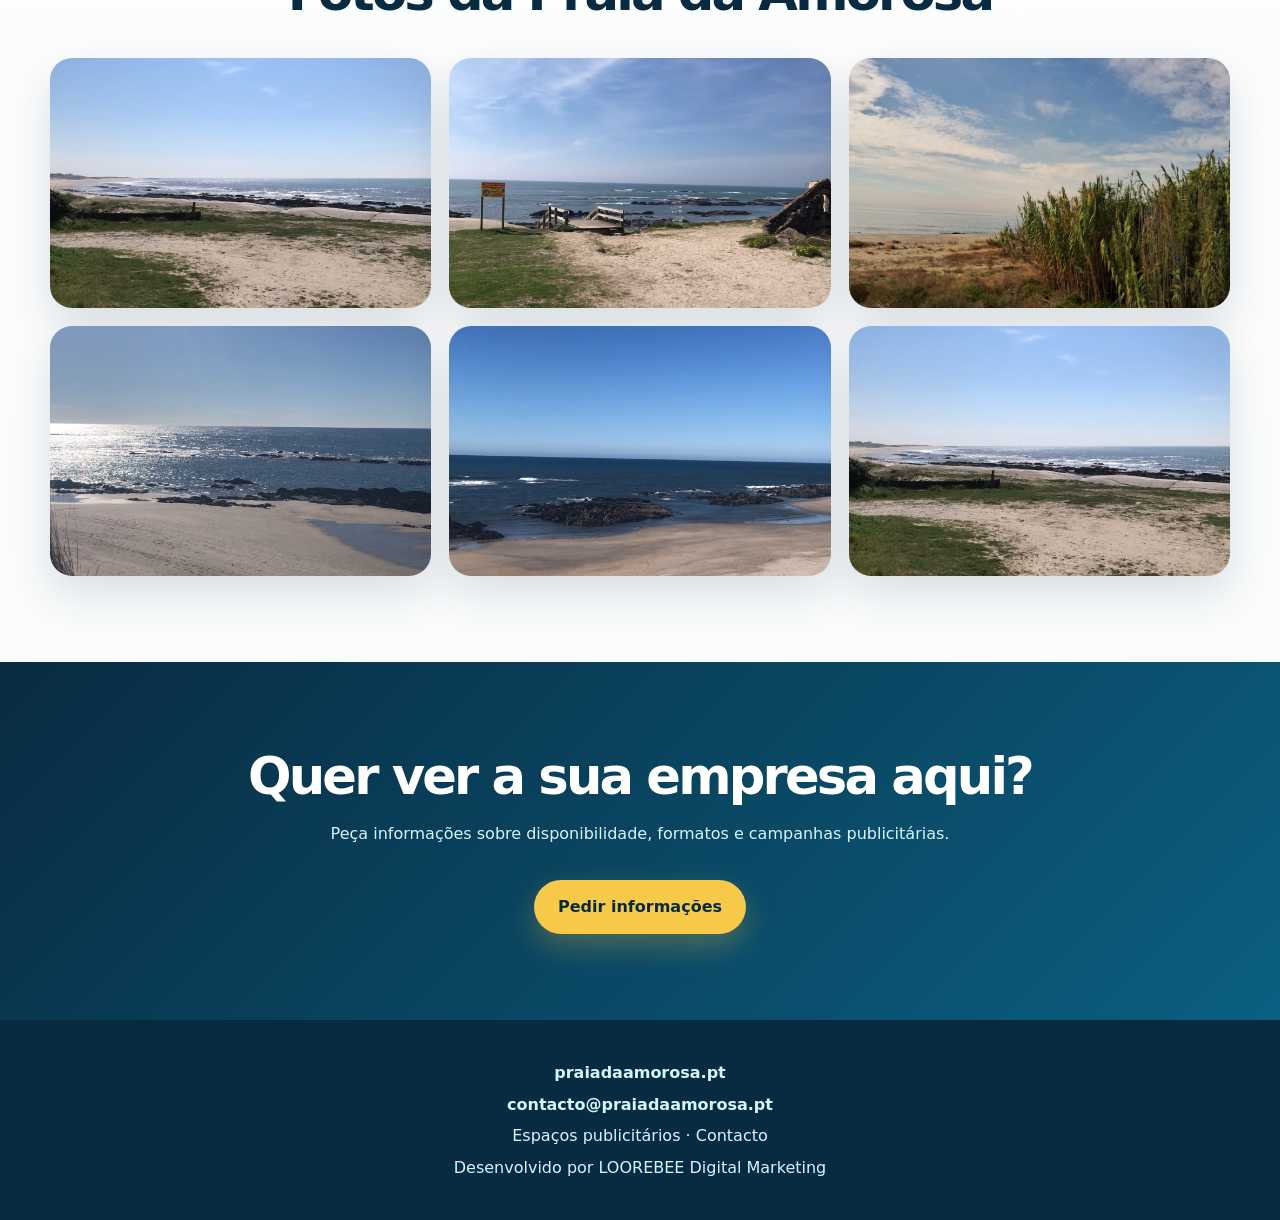
==== commit 5362c0b1: "Update index.html" ====
--- a/index.html
+++ b/index.html
@@ -37,7 +37,6 @@
         <img src="assets/baners/04.jpeg" alt="Vista panorâmica placeholder da Praia da Amorosa">
         <div class="slide-content">
           <p class="eyebrow"></p>
-          <a class="btn btn-primary" href="#anunciar">Anuncie aqui</a>
         </div>
       </div>
       <div class="slide">
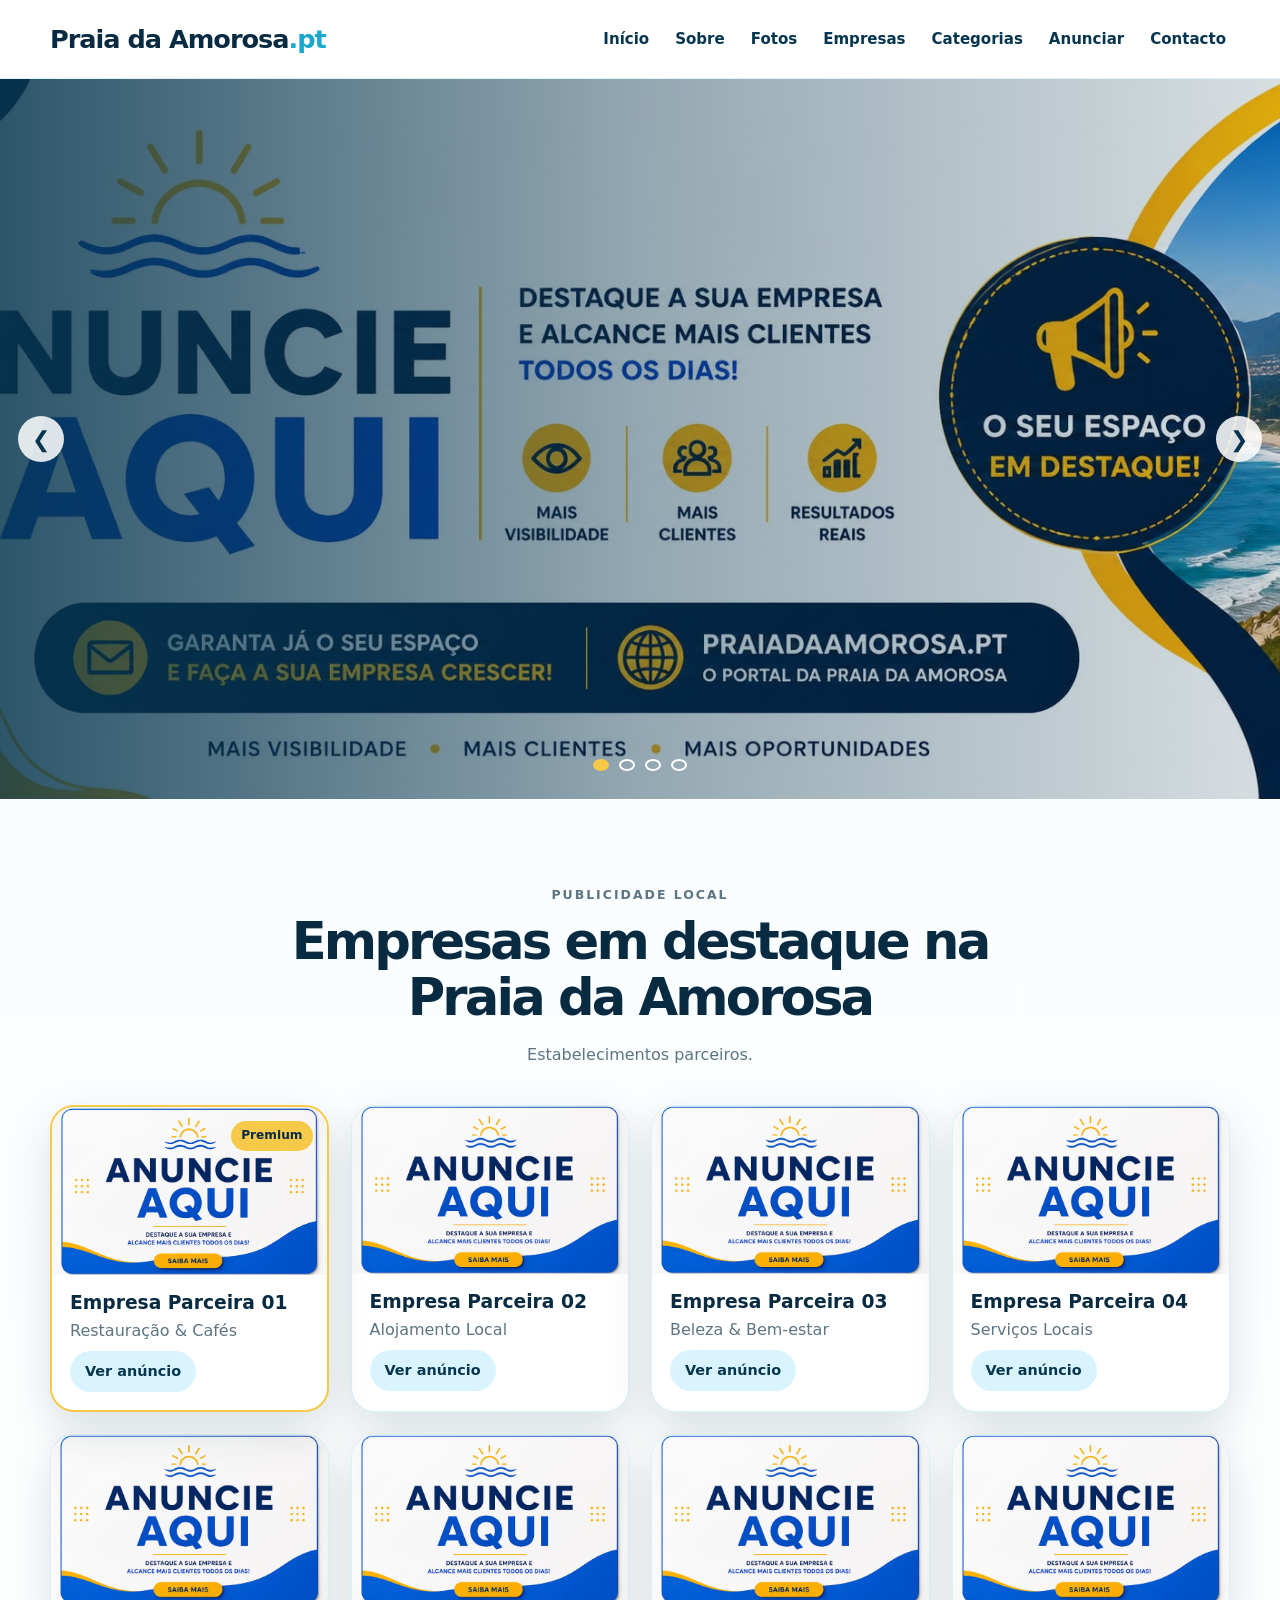
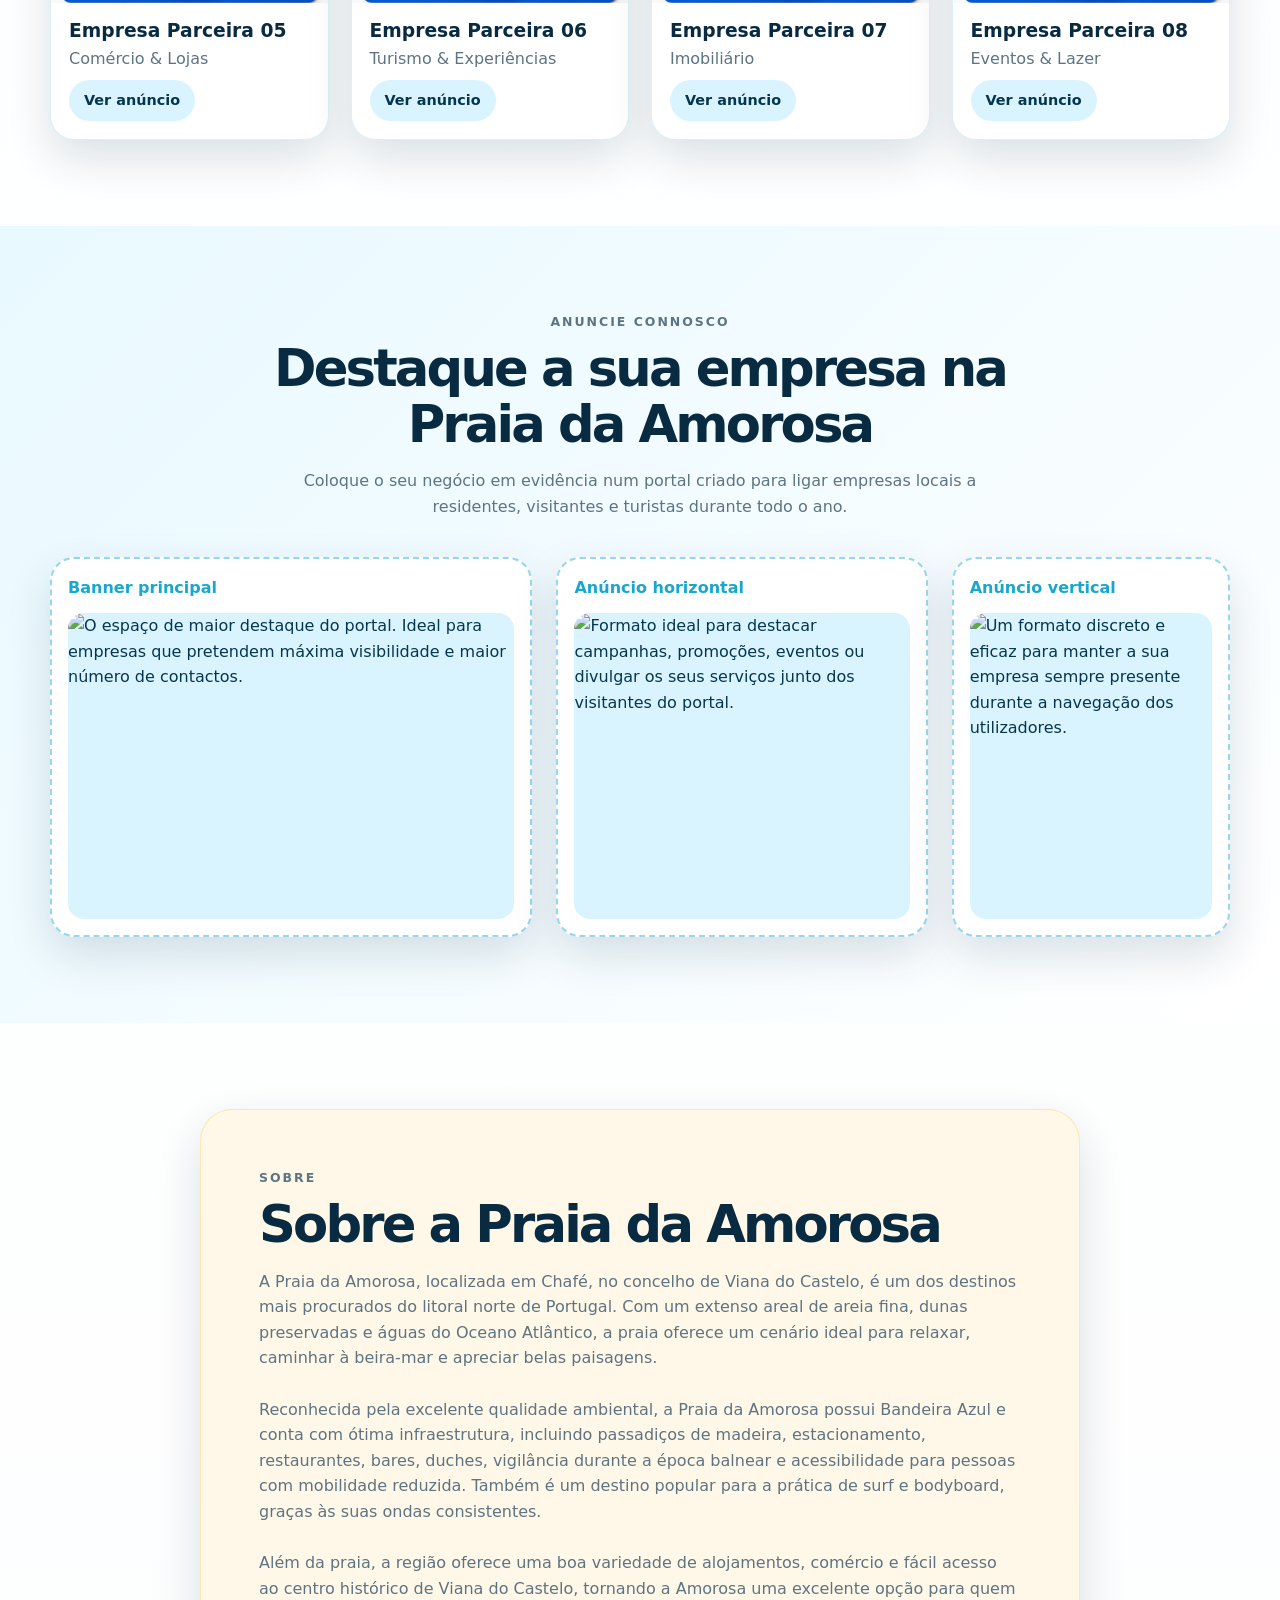
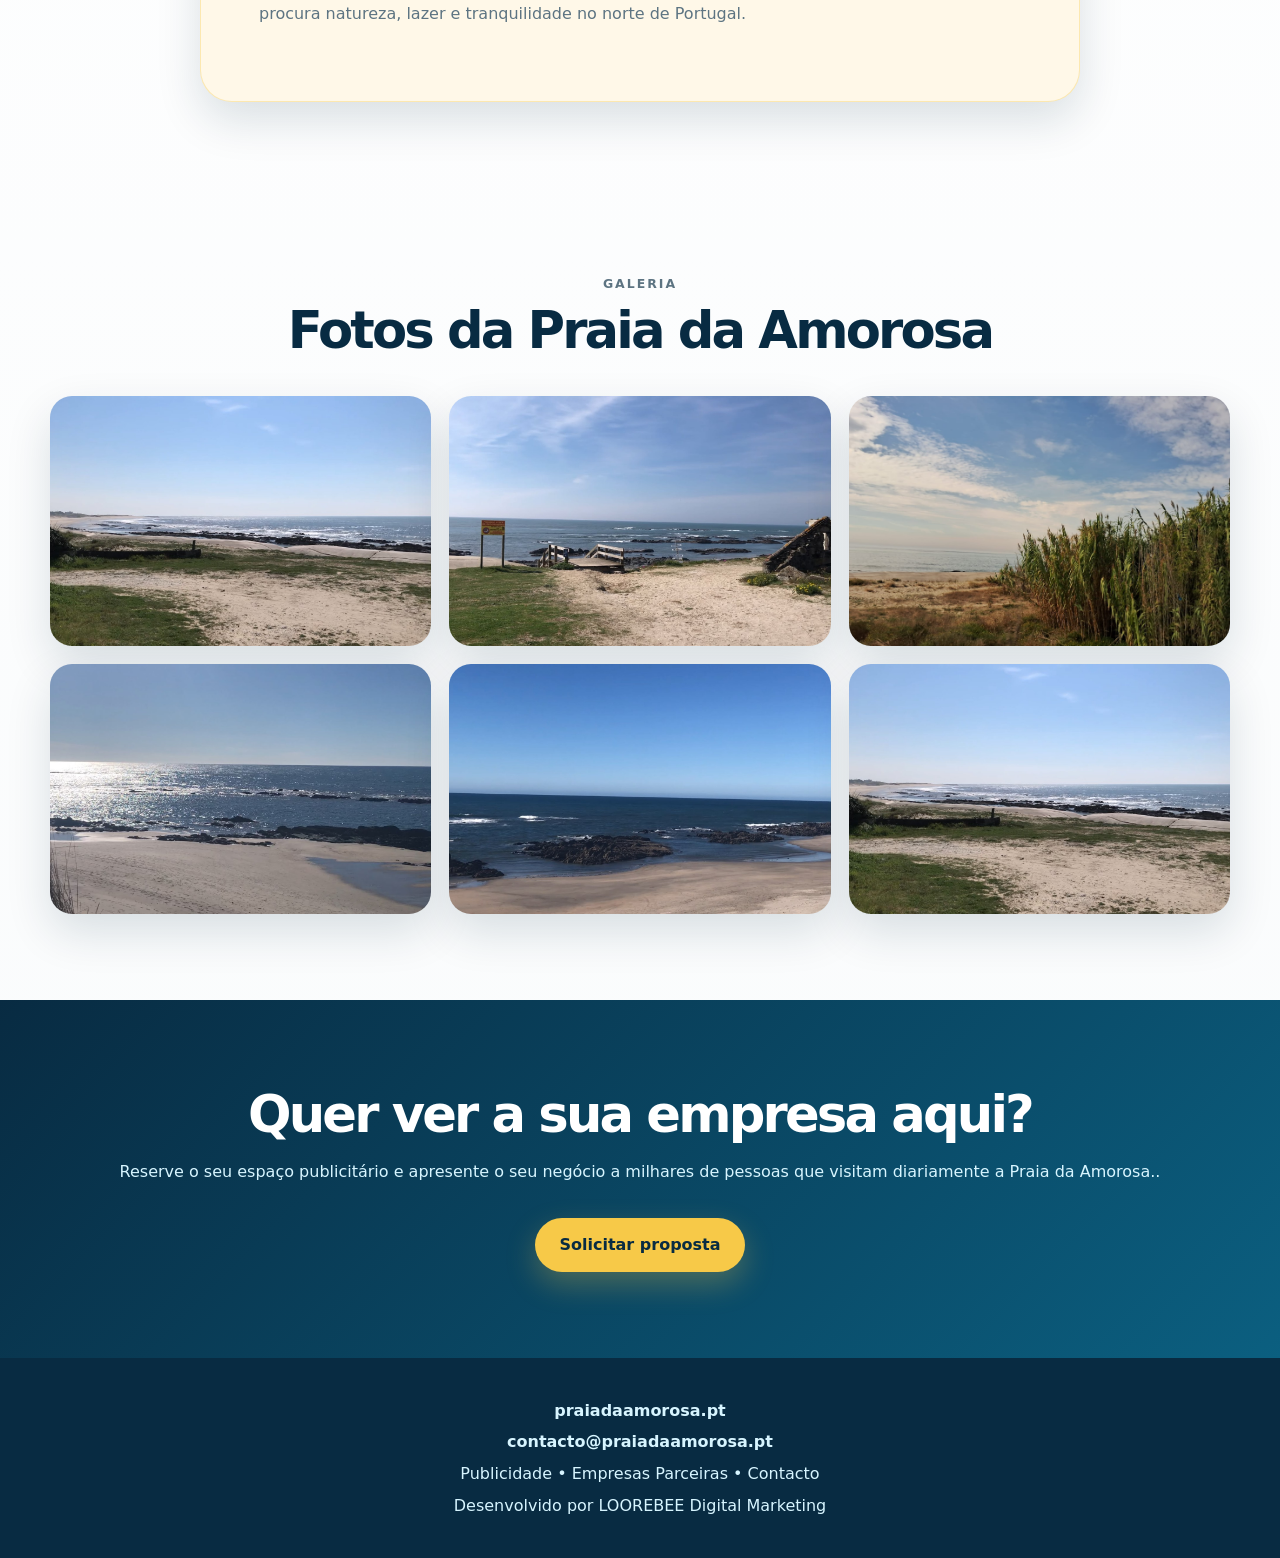
==== commit 3535639c: "Update index.html" ====
--- a/index.html
+++ b/index.html
@@ -92,23 +92,25 @@
     <section class="section section-blue" id="anunciar">
       <div class="section-heading">
         <p class="eyebrow">Anuncie connosco</p>
-        <h2>Anuncie no nosso portal</h2>
-        <p>Empresas locais podem ganhar visibilidade com formatos publicitários flexíveis, pensados para campanhas sazonais, lançamentos e presença contínua.</p>
+        <h2>Destaque a sua empresa na Praia da Amorosa</h2>
+        <p>Coloque o seu negócio em evidência num portal criado para ligar empresas locais a residentes, visitantes e turistas durante todo o ano.</p>
       </div>
       <div class="ad-formats">
-        <article class="ad-banner-large"><span>Banner principal</span><img src="assets/banner-publicidade.jpg" alt="Espaço de banner principal para publicidade"></article>
-        <article class="ad-horizontal"><span>Anúncio horizontal</span><img src="assets/anuncio-horizontal.jpg" alt="Espaço de anúncio horizontal"></article>
-        <article class="ad-vertical"><span>Anúncio vertical</span><img src="assets/anuncio-vertical.jpg" alt="Espaço de anúncio vertical"></article>
+        <article class="ad-banner-large"><span>Banner principal</span><img src="assets/banner-publicidade.jpg" alt="O espaço de maior destaque do portal. Ideal para empresas que pretendem máxima visibilidade e maior número de contactos."></article>
+        <article class="ad-horizontal"><span>Anúncio horizontal</span><img src="assets/anuncio-horizontal.jpg" alt="Formato ideal para destacar campanhas, promoções, eventos ou divulgar os seus serviços junto dos visitantes do portal."></article>
+        <article class="ad-vertical"><span>Anúncio vertical</span><img src="assets/anuncio-vertical.jpg" alt="Um formato discreto e eficaz para manter a sua empresa sempre presente durante a navegação dos utilizadores."></article>
       </div>
     </section>
 
     <section class="section about-section" id="sobre">
       <div class="about-card">
         <p class="eyebrow">Sobre</p>
-        <h2>Sobre a Praia da Amorosa</h2>
-        <!-- TODO: Substituir este texto por história real pesquisada em fonte confiável. -->
-        <!-- Substituir por texto real pesquisado em fonte confiável -->
-        <p>A Praia da Amorosa é uma zona costeira de Portugal associada a paisagens naturais, turismo local e comércio de proximidade. Este espaço será atualizado com informação rigorosa sobre a identidade, vivência e história local assim que for validada em fontes confiáveis.</p>
+        <h2>Sobre a Praia da Amorosa</h2> 
+        <p>A Praia da Amorosa, localizada em Chafé, no concelho de Viana do Castelo, é um dos destinos mais procurados do litoral norte de Portugal. Com um extenso areal de areia fina, dunas preservadas e águas do Oceano Atlântico, a praia oferece um cenário ideal para relaxar, caminhar à beira-mar e apreciar belas paisagens.
+<br/><br/>
+Reconhecida pela excelente qualidade ambiental, a Praia da Amorosa possui Bandeira Azul e conta com ótima infraestrutura, incluindo passadiços de madeira, estacionamento, restaurantes, bares, duches, vigilância durante a época balnear e acessibilidade para pessoas com mobilidade reduzida. Também é um destino popular para a prática de surf e bodyboard, graças às suas ondas consistentes.
+<br/><br/>
+Além da praia, a região oferece uma boa variedade de alojamentos, comércio e fácil acesso ao centro histórico de Viana do Castelo, tornando a Amorosa uma excelente opção para quem procura natureza, lazer e tranquilidade no norte de Portugal.</p>
       </div>
     </section>
 
@@ -129,15 +131,15 @@
 
     <section class="cta-section" id="contacto">
       <h2>Quer ver a sua empresa aqui?</h2>
-      <p>Peça informações sobre disponibilidade, formatos e campanhas publicitárias.</p>
-      <a href="mailto:geral@praiadaamorosa.pt" class="btn btn-primary">Pedir informações</a>
+      <p>Reserve o seu espaço publicitário e apresente o seu negócio a milhares de pessoas que visitam diariamente a Praia da Amorosa..</p>
+      <a href="mailto:geral@praiadaamorosa.pt" class="btn btn-primary">Solicitar proposta</a>
     </section>
   </main>
 
   <footer class="site-footer">
     <p><strong>praiadaamorosa.pt</strong></p>
     <p><strong>contacto@praiadaamorosa.pt</strong></p>
-    <p>Espaços publicitários · Contacto</p>
+    <p>Publicidade • Empresas Parceiras • Contacto</p>
     <p>Desenvolvido por LOOREBEE Digital Marketing</p>
   </footer>
 
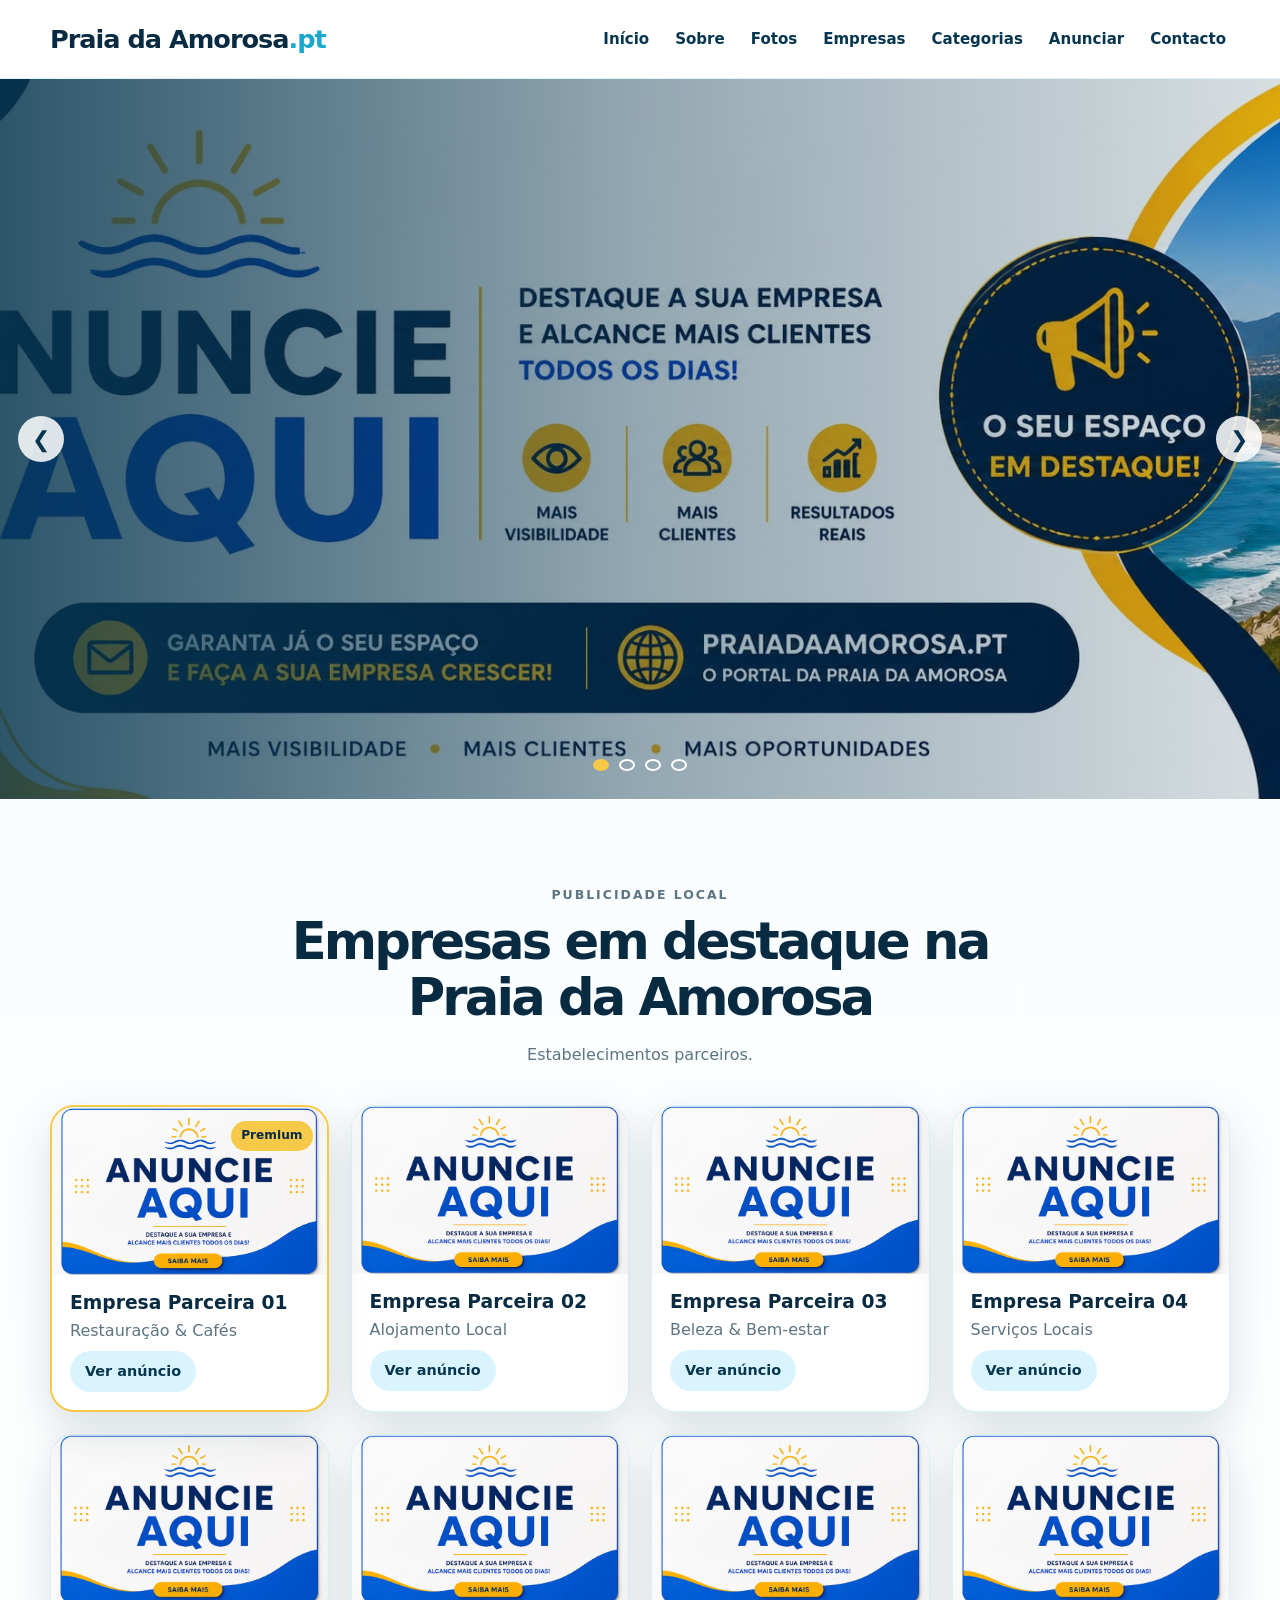
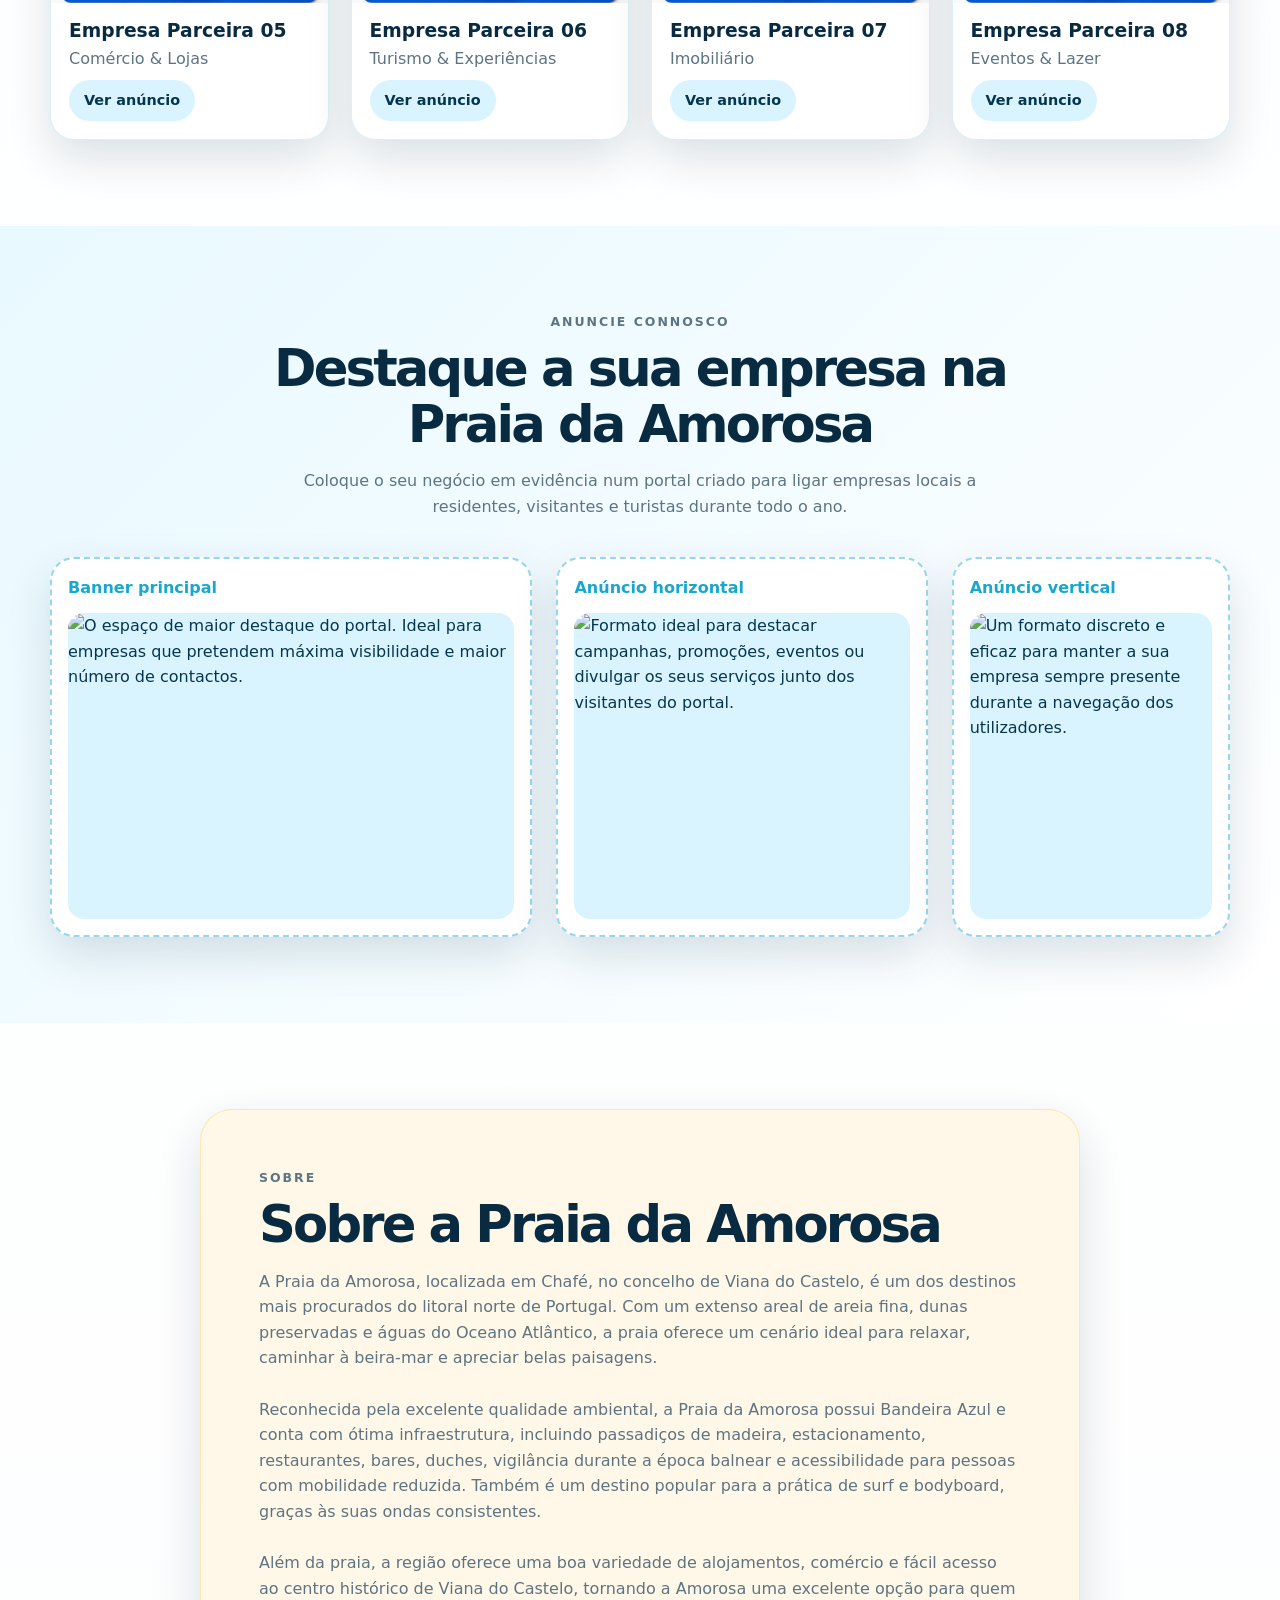
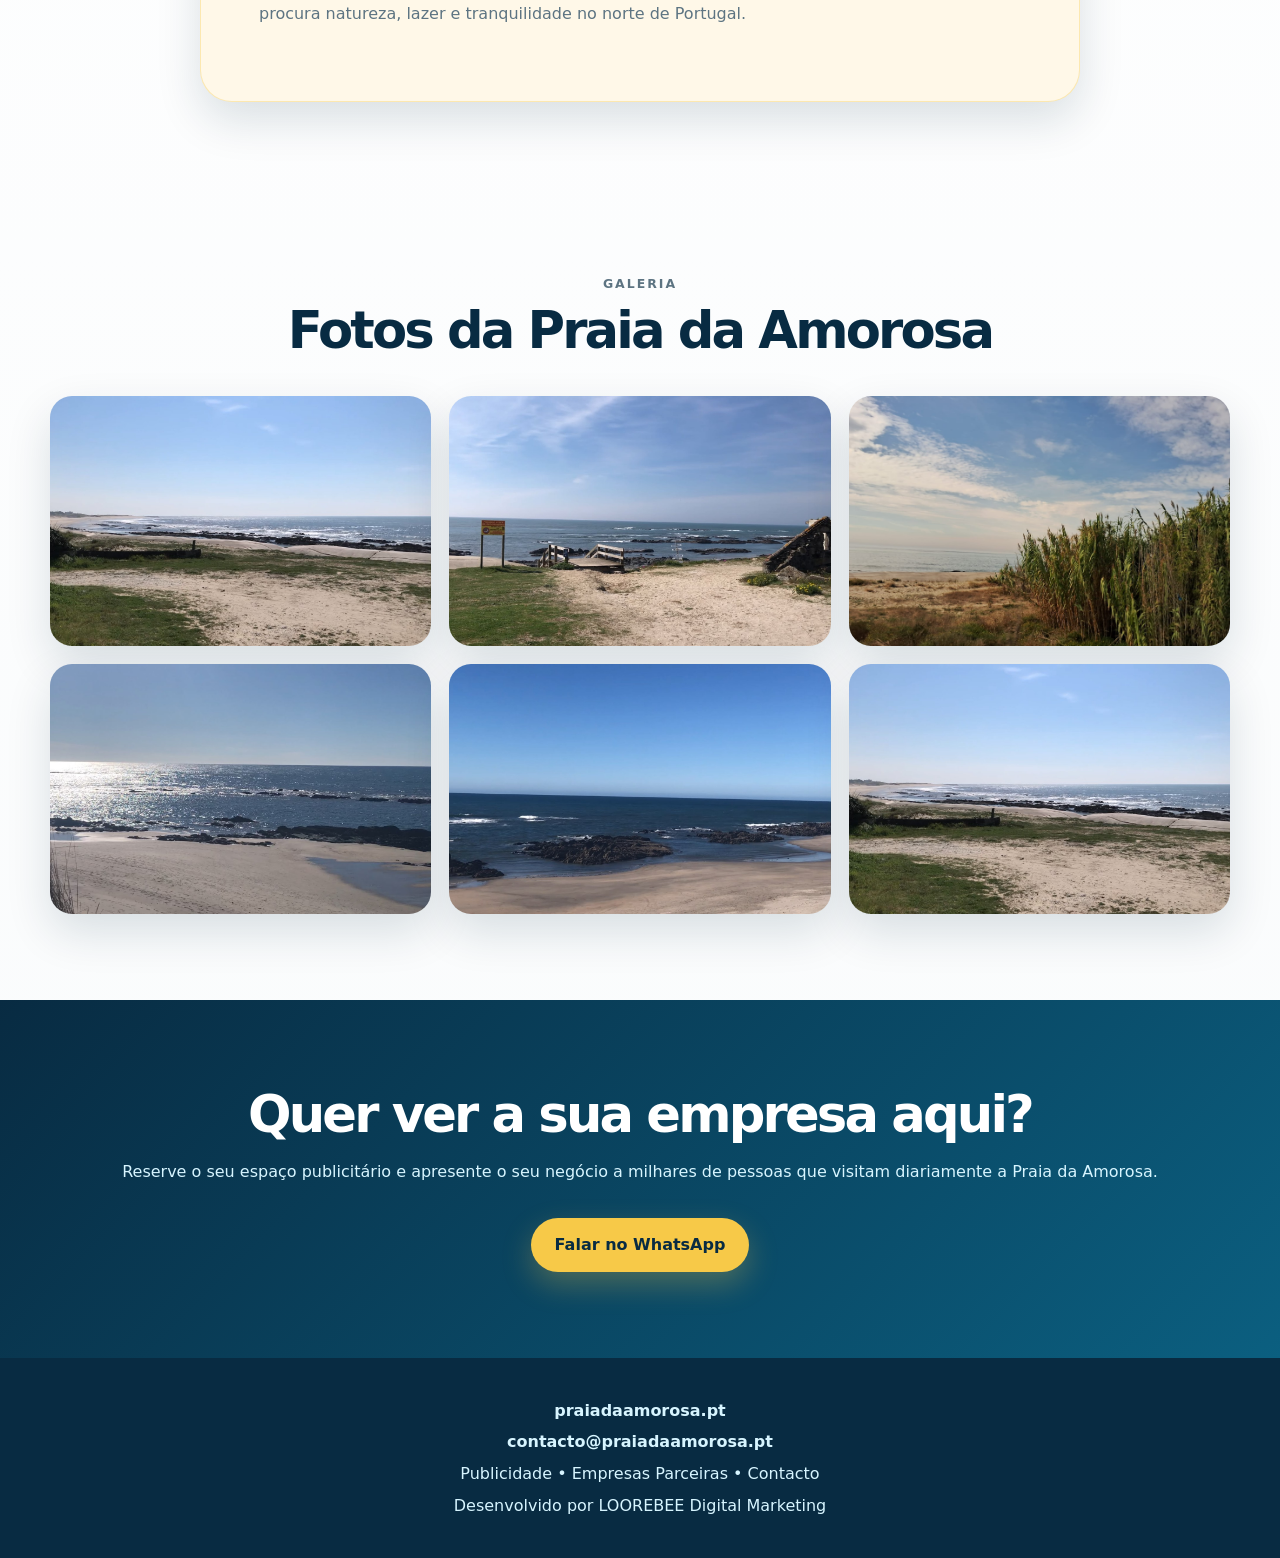
==== commit ffc78174: "Update index.html" ====
--- a/index.html
+++ b/index.html
@@ -130,10 +130,23 @@
     </section>
 
     <section class="cta-section" id="contacto">
-      <h2>Quer ver a sua empresa aqui?</h2>
-      <p>Reserve o seu espaço publicitário e apresente o seu negócio a milhares de pessoas que visitam diariamente a Praia da Amorosa..</p>
-      <a href="mailto:geral@praiadaamorosa.pt" class="btn btn-primary">Solicitar proposta</a>
-    </section>
+
+<h2>Quer ver a sua empresa aqui?</h2>
+
+<p>
+Reserve o seu espaço publicitário e apresente o seu negócio a milhares de pessoas que visitam diariamente a Praia da Amorosa.
+</p>
+
+<a
+href="https://wa.me/351919123456?text=Olá,%20gostaria%20de%20anunciar%20a%20minha%20empresa%20no%20PraiaDaAmorosa.pt"
+target="_blank"
+class="btn btn-primary">
+
+Falar no WhatsApp
+
+</a>
+
+</section>
   </main>
 
   <footer class="site-footer">
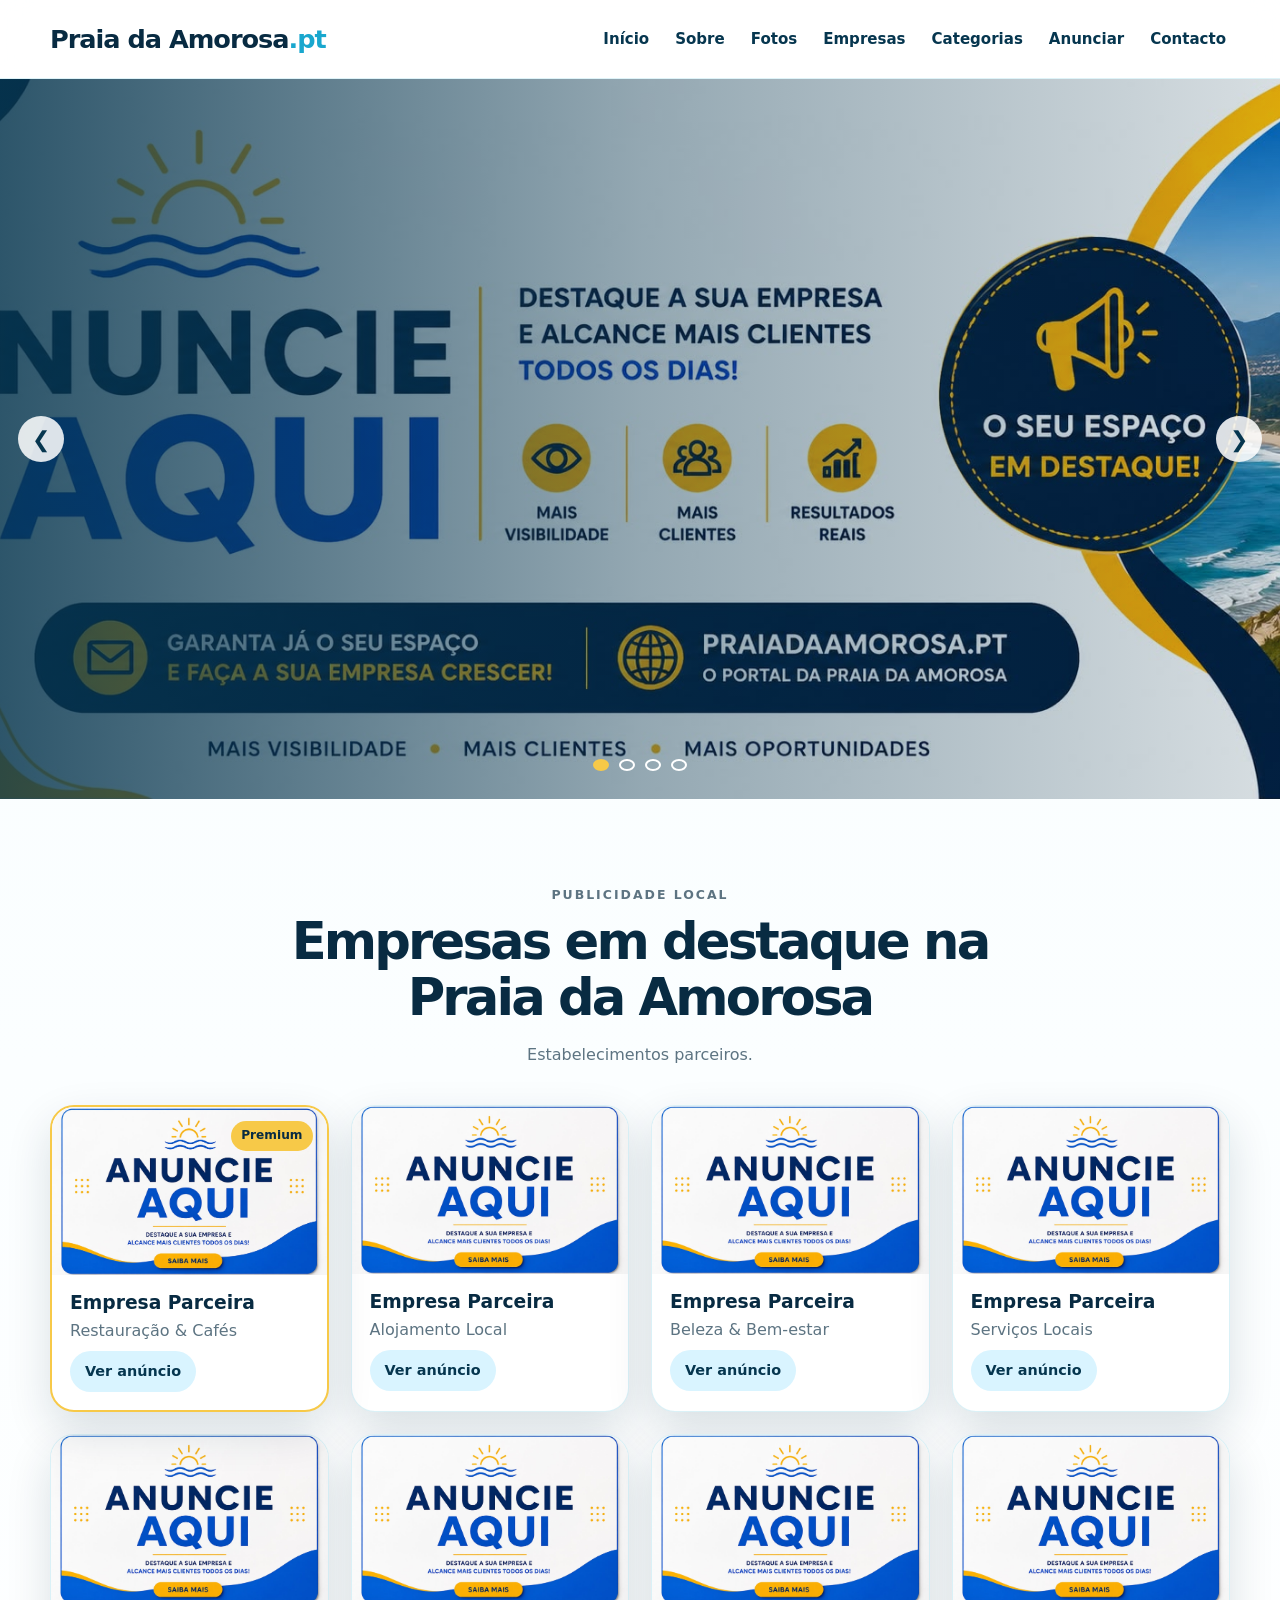
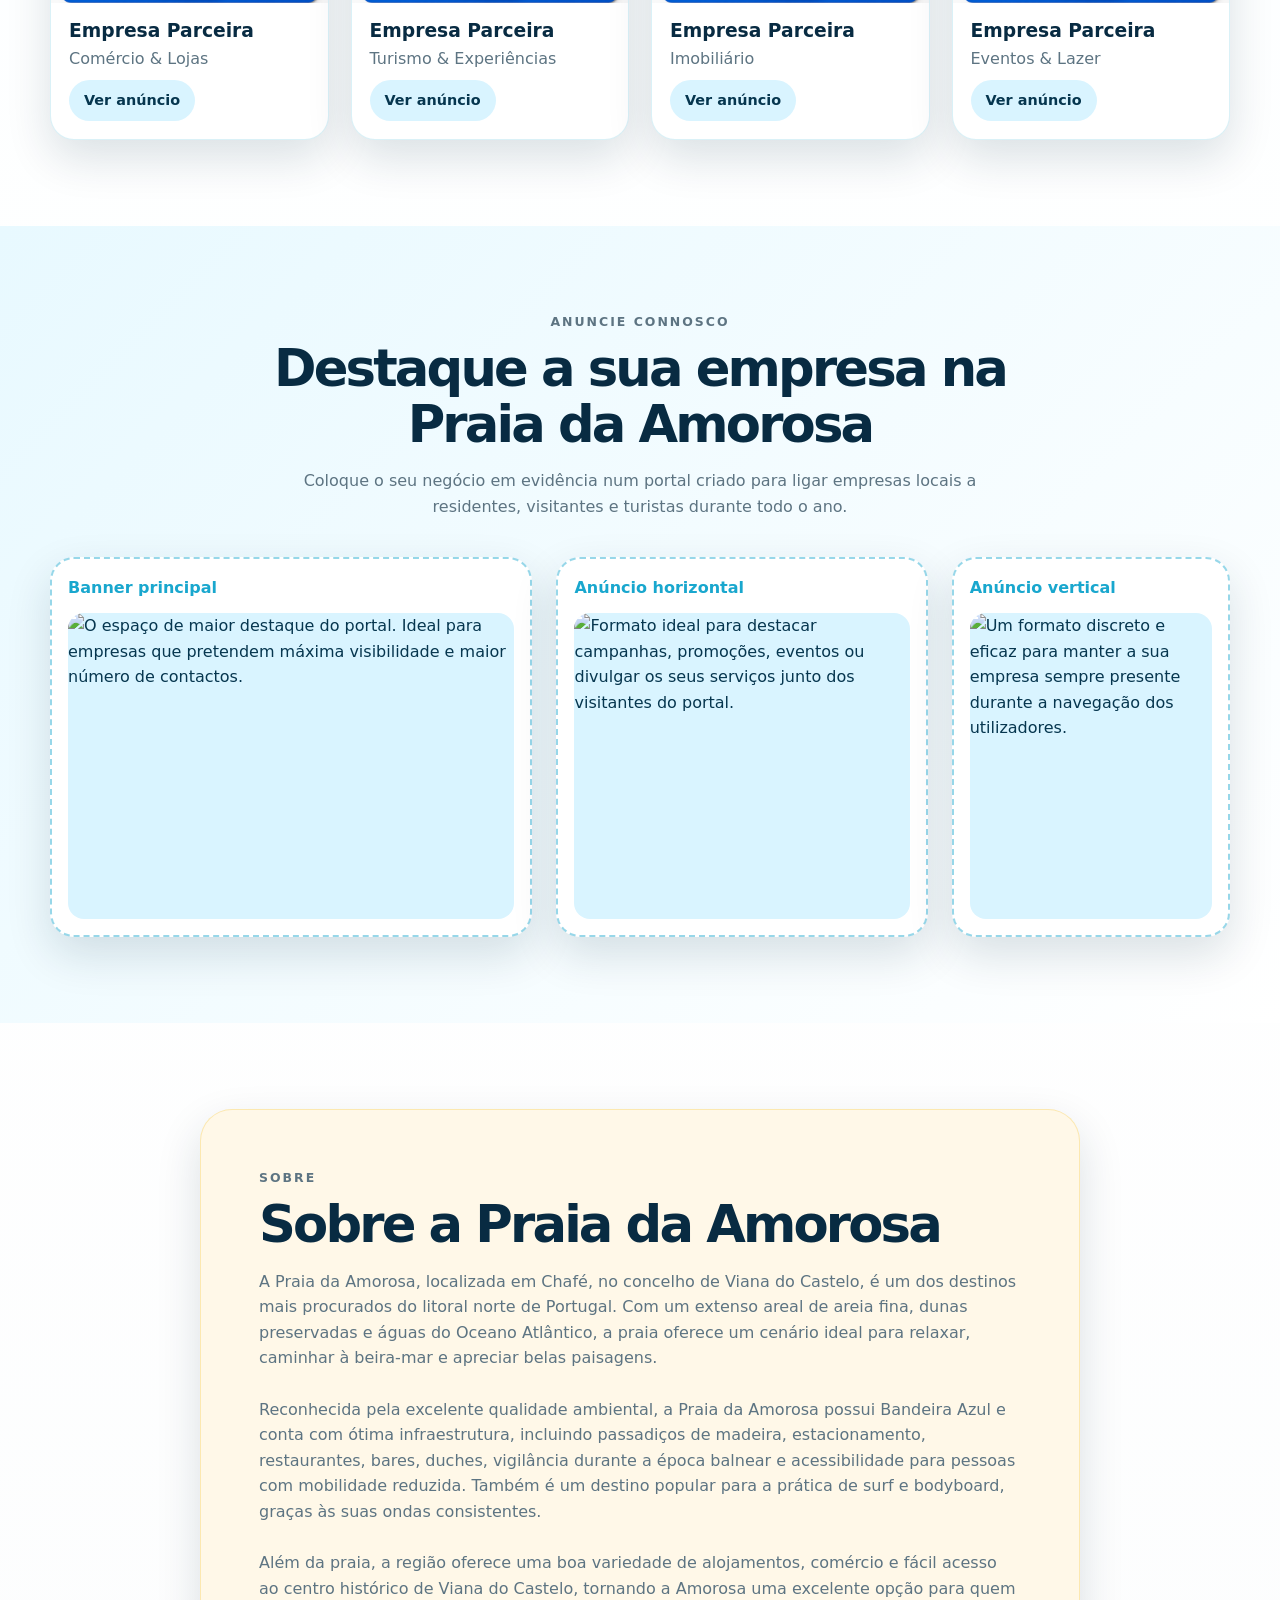
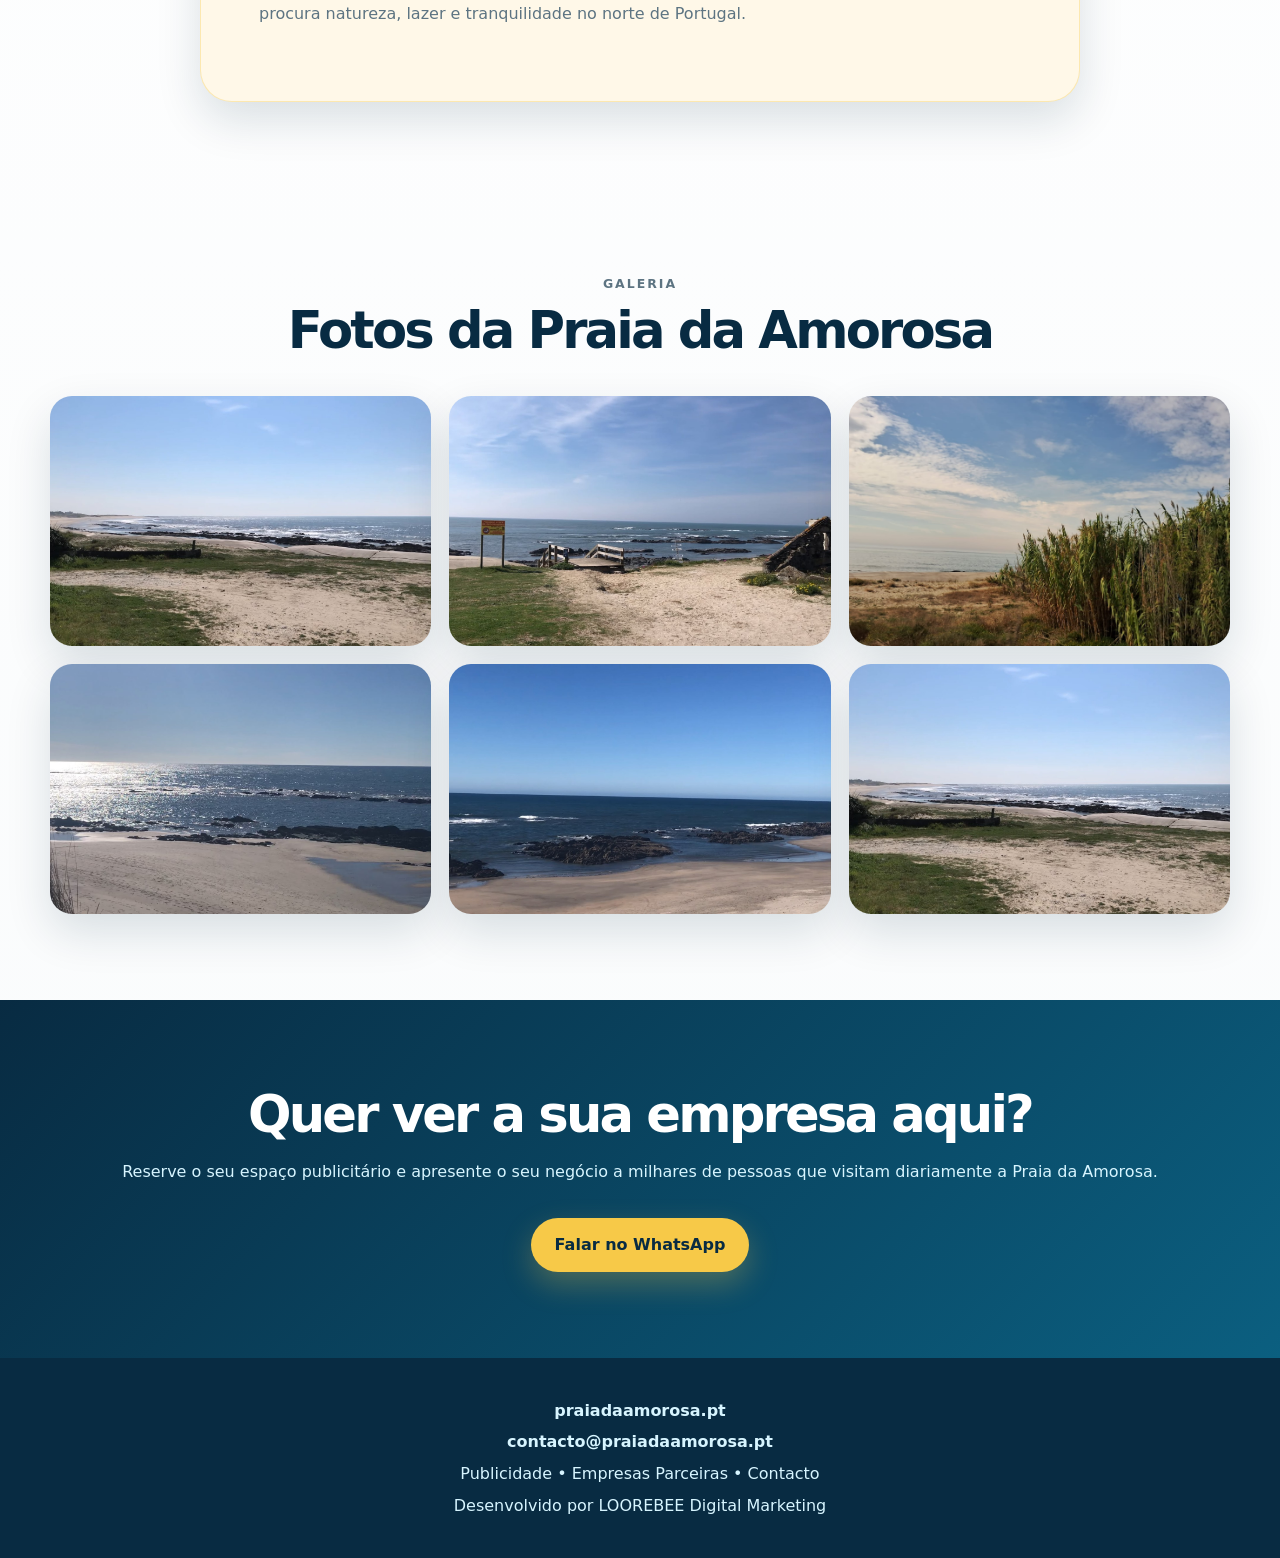
==== commit 5f57a2fe: "Update index.html" ====
--- a/index.html
+++ b/index.html
@@ -78,14 +78,14 @@
         <p>Estabelecimentos parceiros.</p>
       </div>
       <div class="ad-grid featured-grid">
-        <article class="ad-card premium-ad"><img src="assets/baners/05.jpeg" alt="Anúncio placeholder Empresa 1"><div><h3>Empresa Parceira 01</h3><p>Restauração & Cafés</p><a href="#contacto" class="btn btn-small">Ver anúncio</a></div></article>
-        <article class="ad-card"><img src="assets/baners/05.jpeg" alt="Anúncio placeholder Empresa 2"><div><h3>Empresa Parceira 02</h3><p>Alojamento Local</p><a href="#contacto" class="btn btn-small">Ver anúncio</a></div></article>
-        <article class="ad-card"><img src="assets/baners/05.jpeg" alt="Anúncio placeholder Empresa 3"><div><h3>Empresa Parceira 03</h3><p>Beleza & Bem-estar</p><a href="#contacto" class="btn btn-small">Ver anúncio</a></div></article>
-        <article class="ad-card"><img src="assets/baners/05.jpeg" alt="Anúncio placeholder Empresa 4"><div><h3>Empresa Parceira 04</h3><p>Serviços Locais</p><a href="#contacto" class="btn btn-small">Ver anúncio</a></div></article>
-        <article class="ad-card"><img src="assets/baners/05.jpeg" alt="Anúncio placeholder Empresa 5"><div><h3>Empresa Parceira 05</h3><p>Comércio & Lojas</p><a href="#contacto" class="btn btn-small">Ver anúncio</a></div></article>
-        <article class="ad-card"><img src="assets/baners/05.jpeg" alt="Anúncio placeholder Empresa 6"><div><h3>Empresa Parceira 06</h3><p>Turismo & Experiências</p><a href="#contacto" class="btn btn-small">Ver anúncio</a></div></article>
-        <article class="ad-card"><img src="assets/baners/05.jpeg" alt="Anúncio placeholder Empresa 7"><div><h3>Empresa Parceira 07</h3><p>Imobiliário</p><a href="#contacto" class="btn btn-small">Ver anúncio</a></div></article>
-        <article class="ad-card"><img src="assets/baners/05.jpeg" alt="Anúncio placeholder Empresa 8"><div><h3>Empresa Parceira 08</h3><p>Eventos & Lazer</p><a href="#contacto" class="btn btn-small">Ver anúncio</a></div></article>
+        <article class="ad-card premium-ad"><img src="assets/baners/05.jpeg" alt="Anúncio placeholder Empresa 1"><div><h3>Empresa Parceira</h3><p>Restauração & Cafés</p><a href="#contacto" class="btn btn-small">Ver anúncio</a></div></article>
+        <article class="ad-card"><img src="assets/baners/05.jpeg" alt="Anúncio placeholder Empresa 2"><div><h3>Empresa Parceira</h3><p>Alojamento Local</p><a href="#contacto" class="btn btn-small">Ver anúncio</a></div></article>
+        <article class="ad-card"><img src="assets/baners/05.jpeg" alt="Anúncio placeholder Empresa 3"><div><h3>Empresa Parceira</h3><p>Beleza & Bem-estar</p><a href="#contacto" class="btn btn-small">Ver anúncio</a></div></article>
+        <article class="ad-card"><img src="assets/baners/05.jpeg" alt="Anúncio placeholder Empresa 4"><div><h3>Empresa Parceira</h3><p>Serviços Locais</p><a href="#contacto" class="btn btn-small">Ver anúncio</a></div></article>
+        <article class="ad-card"><img src="assets/baners/05.jpeg" alt="Anúncio placeholder Empresa 5"><div><h3>Empresa Parceira</h3><p>Comércio & Lojas</p><a href="#contacto" class="btn btn-small">Ver anúncio</a></div></article>
+        <article class="ad-card"><img src="assets/baners/05.jpeg" alt="Anúncio placeholder Empresa 6"><div><h3>Empresa Parceira</h3><p>Turismo & Experiências</p><a href="#contacto" class="btn btn-small">Ver anúncio</a></div></article>
+        <article class="ad-card"><img src="assets/baners/05.jpeg" alt="Anúncio placeholder Empresa 7"><div><h3>Empresa Parceira</h3><p>Imobiliário</p><a href="#contacto" class="btn btn-small">Ver anúncio</a></div></article>
+        <article class="ad-card"><img src="assets/baners/05.jpeg" alt="Anúncio placeholder Empresa 8"><div><h3>Empresa Parceira</h3><p>Eventos & Lazer</p><a href="#contacto" class="btn btn-small">Ver anúncio</a></div></article>
       </div>
     </section>
 
@@ -138,7 +138,7 @@
 </p>
 
 <a
-href="https://wa.me/351919123456?text=Olá,%20gostaria%20de%20anunciar%20a%20minha%20empresa%20no%20PraiaDaAmorosa.pt"
+href="https://wa.me/351927155741?text=Olá,%20gostaria%20de%20anunciar%20a%20minha%20empresa%20no%20PraiaDaAmorosa.pt"
 target="_blank"
 class="btn btn-primary">
 
